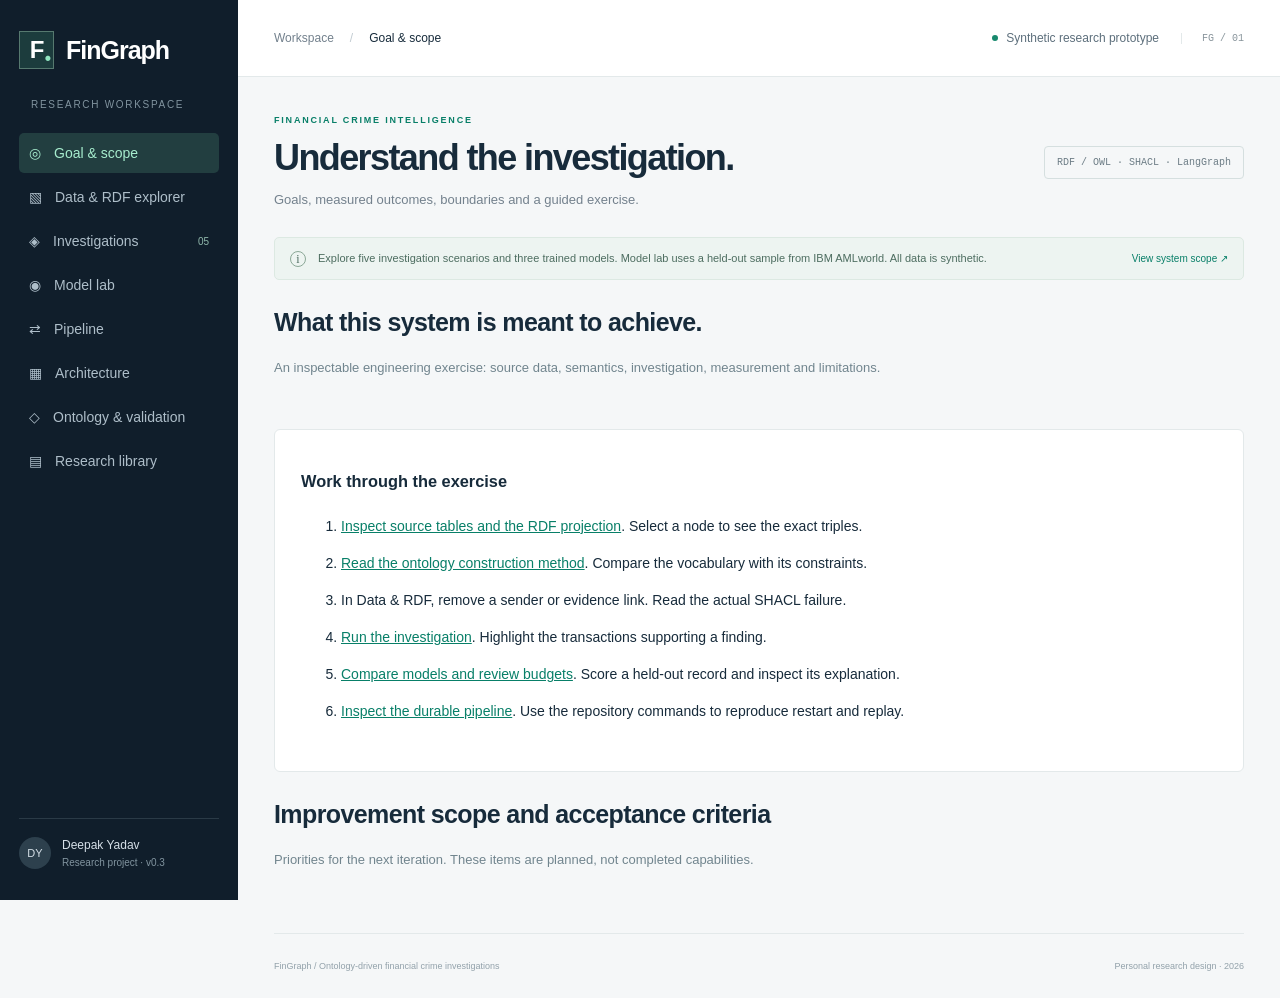
==== index.html @ 3d3c5a5b "Preserve evaluation curves and improve RDF inspection Export the precision-recall and ROC transition" ====
<!doctype html>
<html lang="en">
  <head>
    <meta charset="UTF-8" />
    <meta name="viewport" content="width=device-width,initial-scale=1" />
    <meta
      name="description"
      content="FinGraph financial crime investigation research workbench. Explore evidence-backed graph signals and an ontology-driven architecture using synthetic examples."
    />
    <title>FinGraph | Investigation Workbench</title>
    <link rel="stylesheet" href="/style.css" />
    <script src="/app.js" defer></script>
    <script src="/lab.js" defer></script>
  </head>
  <body>
    <aside class="sidebar">
      <a class="brand" href="/" aria-label="FinGraph home"
        ><span class="brandmark">F<span>•</span></span> FinGraph</a
      >
      <div class="workspace">RESEARCH WORKSPACE</div>
      <nav aria-label="Main navigation">
        <button class="nav" data-view="overview">
          ◎ <span>Goal & scope</span>
        </button>
        <button class="nav" data-view="data">
          ▧ <span>Data & RDF explorer</span>
        </button>
        <button class="nav active" data-view="investigation">
          ◈ <span>Investigations</span><small>05</small></button
        ><button class="nav" data-view="models">◉ <span>Model lab</span></button
        ><button class="nav" data-view="pipeline">
          ⇄ <span>Pipeline</span></button
        ><button class="nav" data-view="architecture">
          ▦ <span>Architecture</span></button
        ><button class="nav" data-view="ontology">
          ◇ <span>Ontology & validation</span></button
        ><button class="nav" data-view="research">
          ▤ <span>Research library</span>
        </button>
      </nav>
      <div class="sidebar-bottom">
        <div class="avatar">DY</div>
        <div>Deepak Yadav<small>Research project · v0.3</small></div>
      </div>
    </aside>
    <div class="shell">
      <header>
        <div>
          <span class="breadcrumb">Workspace</span><span class="slash">/</span
          ><span id="breadcrumb">Investigations</span>
        </div>
        <div class="header-right">
          <span class="dot"></span>Synthetic research prototype<span
            class="version"
            >FG / 01</span
          >
        </div>
      </header>
      <main>
        <div class="page-heading">
          <div>
            <div class="eyebrow">FINANCIAL CRIME INTELLIGENCE</div>
            <h1 id="page-title">Follow the evidence.</h1>
            <p id="page-subtitle">
              Connected transactions. Source-backed context. Analyst-led
              decisions.
            </p>
          </div>
          <div class="outline-tag">RDF / OWL · SHACL · LangGraph</div>
        </div>
        <div class="notice">
          <span>i</span>
          <p>
            Explore five investigation scenarios and three trained models. Model
            lab uses a held-out sample from IBM AMLworld. All data is synthetic.
          </p>
          <a href="#" id="scope-link">View system scope ↗</a>
        </div>
        <section id="overview" class="view hidden">
          <div class="section-intro">
            <h2>What this system is meant to achieve.</h2>
            <p>
              An inspectable engineering exercise: source data, semantics,
              investigation, measurement and limitations.
            </p>
          </div>
          <div class="guide-grid" data-guide="overview"></div>
          <div class="panel padded walkthrough">
            <h3>Work through the exercise</h3>
            <ol>
              <li>
                <button class="text-link" data-jump="data">
                  Inspect source tables and the RDF projection</button
                >. Select a node to see the exact triples.
              </li>
              <li>
                <button class="text-link" data-jump="ontology">
                  Read the ontology construction method</button
                >. Compare the vocabulary with its constraints.
              </li>
              <li>
                In Data & RDF, remove a sender or evidence link. Read the actual
                SHACL failure.
              </li>
              <li>
                <button class="text-link" data-jump="investigation">
                  Run the investigation</button
                >. Highlight the transactions supporting a finding.
              </li>
              <li>
                <button class="text-link" data-jump="models">
                  Compare models and review budgets</button
                >. Score a held-out record and inspect its explanation.
              </li>
              <li>
                <button class="text-link" data-jump="pipeline">
                  Inspect the durable pipeline</button
                >. Use the repository commands to reproduce restart and replay.
              </li>
            </ol>
          </div>
          <div class="section-intro">
            <h2>Improvement scope and acceptance criteria</h2>
            <p>
              Priorities for the next iteration. These items are planned, not
              completed capabilities.
            </p>
          </div>
          <div class="guide-grid" data-guide="improvements"></div>
        </section>
        <section id="data" class="view hidden">
          <div class="section-intro">
            <h2>From source rows to typed relationships.</h2>
            <p>
              These five authored scenarios teach the semantic workflow. The
              separate IBM benchmark trains and evaluates the models.
            </p>
          </div>
          <div class="control-grid panel padded">
            <label
              >Scenario<select
                id="data-case"
                aria-label="Data scenario"
              ></select></label
            ><label
              >Validation exercise<select id="graph-variant">
                <option value="valid">Original valid graph</option>
                <option value="negative_amount">Set first amount to −1</option>
                <option value="missing_sender">Remove first sender</option>
                <option value="missing_evidence">
                  Remove one ownership evidence link
                </option>
              </select></label
            ><label
              >SPARQL template<select id="graph-query">
                <option value="transactions">Transaction provenance</option>
                <option value="ownership">
                  Source-backed direct ownership
                </option>
                <option value="shared_owners">Shared asserted owners</option>
              </select></label
            ><button class="primary" id="load-graph">
              Build and validate graph
            </button>
          </div>
          <div id="data-status" role="status" aria-live="polite"></div>
          <div id="data-stats" class="stats"></div>
          <div class="panel padded">
            <h3>Raw source records</h3>
            <p id="data-origin"></p>
            <div class="table-scroll" id="source-transactions"></div>
            <details>
              <summary>Account and registry fields</summary>
              <div class="table-scroll" id="source-accounts"></div>
            </details>
            <details>
              <summary>Canonical source JSON</summary>
              <pre id="source-json"></pre>
            </details>
          </div>
          <div class="model-workbench">
            <section class="panel padded">
              <h3>RDF neighbourhood explorer</h3>
              <p>
                Arrows are named RDF relationships. Select a resource to move to
                its immediate neighbourhood. Literal values appear in the
                inspector.
              </p>
              <label for="rdf-focus">Focus resource</label
              ><select id="rdf-focus"></select>
              <div id="rdf-network"></div>
              <p class="muted">
                The diagram shows one-hop resource links, not the complete
                graph. Transaction values are properties of transaction nodes.
              </p>
            </section>
            <section class="panel padded">
              <h3>Resource inspector</h3>
              <div id="rdf-inspector"></div>
            </section>
          </div>
          <div class="panel padded space-top">
            <h3>Live SHACL result</h3>
            <div id="validation-result"></div>
          </div>
          <div class="panel padded space-top">
            <h3>Execute a bounded SPARQL query</h3>
            <p>
              Choose a template above and rebuild. Invalid graphs remain
              inspectable for this exercise; they cannot proceed into the
              investigation pipeline.
            </p>
            <pre id="sparql-source"></pre>
            <div class="table-scroll" id="sparql-rows"></div>
          </div>
          <div class="panel padded space-top">
            <h3>Serialized graph</h3>
            <label for="triple-filter">Filter asserted instance triples</label
            ><input
              id="triple-filter"
              placeholder="Try A001, supportedBy, amount…"
            />
            <div id="triple-count" class="muted"></div>
            <div class="table-scroll triple-scroll" id="rdf-triples"></div>
            <details>
              <summary>Complete Turtle, including ontology vocabulary</summary>
              <pre id="rdf-turtle"></pre>
            </details>
          </div>
        </section>
        <section id="investigation" class="view">
          <div class="stats">
            <article>
              <span>Investigation scenarios</span
              ><strong>05 <small>synthetic fixtures</small></strong>
            </article>
            <article>
              <span>Specialist workflow</span
              ><strong>05 <small>bounded steps</small></strong>
            </article>
            <article>
              <span>Decision authority</span
              ><strong class="text-value">Human review <i>Required</i></strong>
            </article>
          </div>
          <div class="workbench">
            <section class="panel case-list">
              <div class="panel-heading">
                <h2>Case queue</h2>
                <span class="muted">DEMO</span>
              </div>
              <label class="search"
                ><span>⌕</span
                ><input
                  id="search"
                  placeholder="Search cases…"
                  aria-label="Search cases"
              /></label>
              <div id="cases"><p class="muted padded">Loading cases…</p></div>
              <div class="queue-footer">
                No customer records. No external actions.
              </div>
            </section>
            <section class="panel canvas-panel">
              <div class="panel-heading">
                <div>
                  <div class="eyebrow" id="case-id">SELECT A CASE</div>
                  <h2 id="case-title">Transaction network</h2>
                </div>
                <button class="primary" id="run" disabled>
                  Run investigation <span>↗</span>
                </button>
              </div>
              <div class="graph-toolbar">
                <span><i class="legend account"></i>Account</span
                ><span><i class="legend owner"></i>Owner assertion</span
                ><span class="right" id="graph-caption"
                  >Transaction flow · USD</span
                >
              </div>
              <div
                id="network"
                aria-label="Interactive transaction network"
              ></div>
              <div class="graph-note" id="node-detail">
                Select an account to inspect its synthetic identity.
              </div>
              <div class="graph-footer">
                <span id="case-summary"></span
                ><span class="muted">Directed transfers</span>
              </div>
            </section>
          </div>
          <div id="rule-explainer" class="panel padded space-top hidden"></div>
          <div id="status" role="status" aria-live="polite"></div>
          <section class="panel results">
            <div class="panel-heading">
              <div>
                <div class="eyebrow">INVESTIGATION OUTPUT</div>
                <h2>Evidence before conclusions.</h2>
              </div>
              <span class="status-pill" id="result-state"
                >Ready to investigate</span
              >
            </div>
            <div id="result">
              <div class="empty-state">
                <div class="empty-icon">⌘</div>
                <h3>Your investigation starts here</h3>
                <p>
                  Choose a case and run the workflow to inspect signals,
                  ownership context,<br />evidence references, and a reviewable
                  case draft.
                </p>
              </div>
            </div>
          </section>
        </section>
        <section id="models" class="view hidden">
          <div class="section-intro">
            <h2>Measure before choosing a model.</h2>
            <p>
              One temporal holdout. Three approaches. Inspect the measured
              results, then run inference on a held-out transaction.
            </p>
          </div>
          <div id="model-summary" class="stats"></div>
          <div class="panel padded decision-banner">
            <h3>Active benchmark leader: gradient boosting</h3>
            <p>
              Selected by validation average precision. All three trained models
              are available for live inference below. Investigation scenarios
              use explicit rules; ML scores do not determine their case
              outcomes.
            </p>
          </div>
          <div class="panel padded">
            <h3>Held-out benchmark</h3>
            <p class="muted">
              Average precision reflects ranking across thresholds.
              Review-budget metrics evaluate the highest-scoring 1% of
              transactions.
            </p>
            <div class="table-scroll">
              <table class="evidence-table" id="metric-table"></table>
            </div>
            <p id="model-conclusion"></p>
          </div>
          <div class="panel padded space-top">
            <h3>Choose a review budget</h3>
            <p>
              Rank all 43,126 held-out rows. Compare how many labelled positives
              each approach finds within the same review capacity.
            </p>
            <label for="review-budget"
              >Percentage of transactions reviewed</label
            ><input
              id="review-budget"
              type="range"
              min="0"
              max="5"
              value="2"
              step="1"
            /><output id="budget-label"></output>
            <div id="budget-chart"></div>
            <div class="table-scroll" id="budget-table"></div>
          </div>
          <div class="model-workbench">
            <section class="panel padded">
              <h3>Precision–recall curves</h3>
              <div id="pr-chart"></div>
              <p class="muted">
                Every recall change is retained; step area equals average
                precision. All predictions contribute. The random-ranking
                baseline is positive prevalence.
              </p>
            </section>
            <section class="panel padded">
              <h3>ROC curves</h3>
              <div id="roc-chart"></div>
              <p class="muted">
                ROC AUC can look strong with a very large negative class. Read
                it alongside precision and review volume.
              </p>
            </section>
          </div>
          <div class="panel padded space-top">
            <h3>Errors at the validation-selected threshold</h3>
            <label for="diagnostic-model">Model to inspect</label
            ><select id="diagnostic-model">
              <option value="histogram_gradient_boosting">
                Gradient boosting
              </option>
              <option value="logistic_regression">Logistic regression</option>
              <option value="directed_graphsage">Directed GraphSAGE</option>
            </select>
            <div id="confusion-matrix"></div>
            <div id="calibration-table" class="table-scroll"></div>
            <p class="muted">
              Reliability bins compare average score with observed positive
              frequency. No calibration was fitted; the score is not a validated
              probability.
            </p>
          </div>
          <div class="model-workbench">
            <section class="panel padded">
              <h3>Run model inference</h3>
              <label for="model-example">Held-out transaction</label
              ><select id="model-example"></select>
              <div id="model-input" class="model-input"></div>
              <button class="primary" id="score-model">
                Score transaction
              </button>
              <div id="model-output" role="status" aria-live="polite"></div>
            </section>
            <section class="panel padded">
              <h3>How to read these scores</h3>
              <p>
                The GNN uses graph embeddings computed from history before the
                test period. Each request runs the exported prediction heads on
                the server.
              </p>
              <p>
                Scores are uncalibrated. The cards include selected high-score,
                positive-label, and evenly spaced examples. Dataset-wide metrics
                use all held-out rows.
              </p>
              <h4>Experiment limits</h4>
              <ul id="model-limitations"></ul>
              <a
                href="/docs/FinGraph_Research_and_Architecture.html"
                target="_blank"
                rel="noopener"
                >Read the evaluation protocol ↗</a
              >
            </section>
          </div>
          <section class="panel padded space-top">
            <h3>Explain the selected prediction</h3>
            <div id="prediction-explanation">
              <p>
                Score a transaction above to inspect the exact logistic
                contribution terms and gradient-boosting sensitivity.
              </p>
            </div>
          </section>
          <div class="section-intro">
            <h2>Training, features and model selection</h2>
          </div>
          <div class="guide-grid" data-guide="training"></div>
          <div class="model-workbench">
            <section class="panel padded">
              <h3>GraphSAGE learning trace</h3>
              <div id="training-chart"></div>
              <p class="muted">
                Validation AP by epoch. The selected checkpoint is the maximum
                validation AP, not the final epoch.
              </p>
              <details>
                <summary>Exact epoch loss and validation AP</summary>
                <div id="training-table" class="table-scroll"></div>
              </details>
            </section>
            <section class="panel padded">
              <h3>Validation feature-group reliance</h3>
              <div id="importance-chart"></div>
              <div id="importance-table" class="table-scroll"></div>
              <p class="muted">
                Gradient boosting, three deterministic permutations per group. A
                negative drop means the permutation improved AP. This is
                diagnostic reliance, not causality.
              </p>
            </section>
          </div>
          <div class="section-intro">
            <h2>Results, explanations and limits</h2>
          </div>
          <div class="guide-grid" data-guide="interpretation"></div>
        </section>
        <section id="pipeline" class="view hidden">
          <div class="section-intro">
            <h2>From event to a recorded review.</h2>
            <p>
              Connect an OIDC session to the private service API to ingest a
              case, reload its saved result, and commit a review.
            </p>
          </div>
          <div class="panel padded">
            <p>
              The public deployment provides synthetic analysis. The durable
              service uses your configured PostgreSQL database and OIDC issuer.
              Run the repository's Docker Compose stack to exercise ingestion
              and persistence.
            </p>
            <label for="service-token">OIDC bearer token</label
            ><input
              id="service-token"
              type="password"
              autocomplete="off"
              placeholder="Session-only token with ingest, analyst and reviewer roles"
            /><label for="service-tenant">Tenant ID from the token</label
            ><input id="service-tenant" value="demo" maxlength="96" />
            <div class="review-actions">
              <button class="primary" id="ingest-service">
                Ingest selected scenario</button
              ><button class="secondary" id="reload-service" disabled>
                Reload saved case
              </button>
            </div>
            <div id="service-status" role="status"></div>
            <label for="service-reason">Review rationale</label
            ><textarea
              id="service-reason"
              placeholder="Record the evidence you reviewed"
            ></textarea>
            <div class="review-actions">
              <button class="primary" id="review-service" disabled>
                Record review</button
              ><button class="secondary" id="evidence-service" disabled>
                Request evidence
              </button>
            </div>
            <pre id="service-output"></pre>
          </div>
        </section>
        <section id="architecture" class="view hidden">
          <div class="section-intro">
            <h2>Three planes. One evidence contract.</h2>
            <p>
              The public workbench runs synthetic investigations and model
              inference. The repository includes a separate Kafka worker, SQL
              case ledger, authenticated review API, and Neptune projection
              adapter.
            </p>
          </div>
          <p>
            <a
              href="/docs/FinGraph_Research_and_Architecture.html"
              target="_blank"
              rel="noopener"
              >Open the full research and architecture report ↗</a
            >
          </p>
          <div class="panel architecture-image">
            <img
              src="/architecture.svg"
              alt="Architecture showing ingestion and validation, graph storage, five specialist workflow and analyst review, with an offline model training plane"
            />
          </div>
          <div class="info-grid">
            <article class="panel">
              <h3>Implemented here</h3>
              <p>
                FastAPI, RDFLib, pySHACL, bounded SPARQL templates, five
                deterministic LangGraph nodes, evidence-linked drafts, trained
                model inference, and a durable service API.
              </p>
            </article>
            <article class="panel">
              <h3>Backend services</h3>
              <p>
                Kafka intake, transactional SQL storage, retryable RDF
                projection, and authenticated review. Docker Compose runs the
                local stack. Connecting the Neptune adapter requires an AWS
                environment.
              </p>
            </article>
            <article class="panel">
              <h3>Hosting boundary</h3>
              <p>
                Vercel serves this workbench and short Python requests.
                Long-lived Kafka consumers, Neptune private-network access,
                model training, and durable workers belong in a separate backend
                environment.
              </p>
            </article>
          </div>
        </section>
        <section id="ontology" class="view hidden">
          <div class="section-intro">
            <h2>Meaning is part of the data model.</h2>
            <p>
              OWL defines vocabulary and semantics. SHACL validates records.
              SPARQL retrieves explicit relationships. These solve different
              problems.
            </p>
          </div>
          <div class="guide-grid" data-guide="ontology"></div>
          <div class="panel padded space-top">
            <h3>The actual vocabulary used by the graph builder</h3>
            <div id="ontology-schema"></div>
            <details>
              <summary>OWL vocabulary in Turtle</summary>
              <pre id="ontology-turtle"></pre>
            </details>
            <details>
              <summary>SHACL shapes in Turtle</summary>
              <pre id="shapes-turtle"></pre>
            </details>
            <p>
              Primary standards:
              <a
                href="https://www.w3.org/TR/owl2-primer/"
                target="_blank"
                rel="noopener"
                >OWL 2</a
              >
              ·
              <a
                href="https://www.w3.org/TR/shacl/"
                target="_blank"
                rel="noopener"
                >SHACL</a
              >
              ·
              <a
                href="https://www.w3.org/TR/sparql11-query/"
                target="_blank"
                rel="noopener"
                >SPARQL 1.1</a
              >.
            </p>
          </div>
          <div class="info-grid">
            <article class="panel">
              <div class="eyebrow">SEMANTICS</div>
              <h3>Party → Person / LegalEntity</h3>
              <p>
                Account → heldBy → Party<br />Transaction → sender / receiver →
                Account<br />OwnershipAssertion → owner / ownedEntity /
                percentage / supportedBy
              </p>
            </article>
            <article class="panel">
              <div class="eyebrow">VALIDATION</div>
              <h3>Fail before investigation</h3>
              <p>
                Transactions require positive decimal amounts, one sender and
                receiver, a three-letter currency, a typed timestamp, and a
                source ID. Ownership assertions require supporting evidence.
              </p>
            </article>
            <article class="panel">
              <div class="eyebrow">EPISTEMIC BOUNDARY</div>
              <h3>Unknown stays unknown</h3>
              <p>
                Missing ownership creates a data gap. A name similarity creates
                a candidate. A graph pattern creates a lead. None establishes a
                crime, a legal UBO determination, or a confirmed sanctions
                match.
              </p>
            </article>
          </div>
          <div class="panel code-panel">
            <h3>Source-backed direct ownership query</h3>
            <pre>
PREFIX fg: &lt;https://fingraph.example/ontology/&gt;
SELECT ?account ?owner ?claim ?evidence WHERE {
  ?account a fg:Account ; fg:heldBy ?entity .
  ?claim a fg:OwnershipAssertion ;
         fg:ownedEntity ?entity ; fg:owner ?owner ;
         fg:supportedBy ?evidence .
}</pre
            >
            <p class="muted">
              Neptune is not a built-in OWL reasoner. This prototype uses RDFLib
              and pySHACL with RDFS closure, not full OWL DL reasoning. FIBO
              alignment is a design proposal.
            </p>
          </div>
        </section>
        <section id="research" class="view hidden">
          <div class="section-intro">
            <h2>Research that changes the design.</h2>
            <p>
              Selected foundational and AML papers, with their application and
              limits. Each entry records its design implication and limitation.
              Reading depth is identified per paper. FinGraph benchmark results
              appear in Model lab.
            </p>
          </div>
          <div class="research-tools">
            <input
              id="paper-search"
              placeholder="Filter papers by model, method, or dataset…"
              aria-label="Filter research papers"
            /><span id="paper-count"></span>
          </div>
          <div id="papers" class="paper-grid"></div>
        </section>
        <footer>
          <span>FinGraph / Ontology-driven financial crime investigations</span
          ><span>Personal research design · 2026</span>
        </footer>
      </main>
    </div>
  </body>
</html>
---- style.css ----
:root {
  --navy: #101e2b;
  --ink: #172b3b;
  --muted: #73818d;
  --green: #087f68;
  --mint: #d8f4e8;
  --line: #e3e9ea;
  --bg: #f5f7f8;
  --white: #fff;
}
* {
  box-sizing: border-box;
}
body {
  margin: 0;
  font-family:
    Inter,
    -apple-system,
    BlinkMacSystemFont,
    "Segoe UI",
    sans-serif;
  background: var(--bg);
  color: var(--ink);
  font-size: 14px;
}
button,
input,
textarea {
  font: inherit;
}
button,
a {
  touch-action: manipulation;
}
button {
  cursor: pointer;
}
button:disabled {
  opacity: 0.55;
  cursor: wait;
}
a {
  color: var(--green);
}
button:focus-visible,
a:focus-visible,
input:focus-visible,
textarea:focus-visible {
  outline: 3px solid #4dabac;
  outline-offset: 3px;
}
.sidebar {
  position: fixed;
  width: 238px;
  background: var(--navy);
  color: #d5dfe7;
  height: 100vh;
  display: flex;
  flex-direction: column;
  padding: 31px 19px;
  z-index: 5;
}
.brand {
  color: white;
  text-decoration: none;
  display: flex;
  align-items: center;
  gap: 12px;
  font-size: 25px;
  font-weight: 650;
  letter-spacing: -1px;
}
.brandmark {
  border: 1px solid #56796f;
  background: #1c3c3d;
  width: 35px;
  height: 38px;
  display: grid;
  place-content: center;
  font-size: 24px;
  position: relative;
}
.brandmark span {
  color: #91e5c0;
  position: absolute;
  right: 3px;
  bottom: -1px;
  font-size: 18px;
}
.workspace {
  font-size: 10px;
  letter-spacing: 1.7px;
  color: #81949f;
  margin: 51px 12px 19px;
}
.nav {
  width: 100%;
  border: 0;
  background: none;
  color: #aebec9;
  display: flex;
  align-items: center;
  gap: 13px;
  padding: 15px 12px;
  margin: 4px 0;
  border-radius: 5px;
  text-align: left;
}
.nav.active {
  background: #223e40;
  color: #a7edce;
}
.nav span {
  flex: 1;
}
.nav small {
  font-size: 10px;
  color: #91b9ac;
}
.sidebar-bottom {
  border-top: 1px solid #2a3a46;
  margin-top: auto;
  padding-top: 23px;
  display: flex;
  gap: 11px;
  align-items: center;
  font-size: 12px;
}
.sidebar-bottom small {
  display: block;
  color: #81949f;
  font-size: 10px;
  margin-top: 5px;
}
.avatar {
  width: 32px;
  height: 32px;
  background: #2d404d;
  display: grid;
  place-content: center;
  border-radius: 50%;
  font-size: 11px;
}
.shell {
  margin-left: 238px;
}
header {
  height: 77px;
  border-bottom: 1px solid var(--line);
  background: white;
  display: flex;
  align-items: center;
  justify-content: space-between;
  padding: 0 36px;
  font-size: 12px;
}
.breadcrumb {
  color: var(--muted);
}
.slash {
  margin: 0 16px;
  color: #c1cbd1;
}
.header-right {
  display: flex;
  gap: 8px;
  align-items: center;
  color: #5d6f7c;
}
.dot {
  width: 6px;
  height: 6px;
  background: #17896d;
  border-radius: 50%;
}
.version {
  font: 10px monospace;
  border-left: 1px solid var(--line);
  padding-left: 20px;
  margin-left: 14px;
  color: #89959c;
}
main {
  padding: 38px 36px 0;
  max-width: 1600px;
  margin: auto;
}
.page-heading {
  display: flex;
  justify-content: space-between;
  gap: 20px;
  align-items: center;
  margin-bottom: 27px;
}
.eyebrow {
  font-size: 9px;
  font-weight: 700;
  letter-spacing: 1.8px;
  color: var(--green);
}
h1 {
  font-size: 36px;
  letter-spacing: -1.6px;
  font-weight: 600;
  margin: 12px 0 10px;
}
p {
  line-height: 1.65;
}
.page-heading p {
  color: var(--muted);
  margin: 0;
  font-size: 13px;
}
.outline-tag {
  padding: 10px 12px;
  border: 1px solid #d5dfdf;
  border-radius: 4px;
  color: #6d7d86;
  font: 10px monospace;
}
.notice {
  display: flex;
  align-items: center;
  gap: 12px;
  background: #edf4f1;
  border: 1px solid #dce9e2;
  border-radius: 5px;
  padding: 11px 15px;
  margin-bottom: 25px;
  color: #4d6d60;
}
.notice > span {
  border: 1px solid #8ba897;
  border-radius: 50%;
  width: 16px;
  height: 16px;
  flex-shrink: 0;
  text-align: center;
  font: 12px Georgia;
}
.notice p {
  font-size: 11px;
  margin: 0;
  flex: 1;
}
.notice a {
  font-size: 10px;
  white-space: nowrap;
  text-decoration: none;
}
.stats {
  display: grid;
  grid-template-columns: 1fr 1fr 1.2fr;
  gap: 16px;
  margin-bottom: 25px;
}
.stats article {
  border: 1px solid var(--line);
  border-radius: 6px;
  background: white;
  padding: 20px 23px;
}
.stats article > span {
  font-size: 11px;
  color: var(--muted);
}
.stats strong {
  display: block;
  font-size: 28px;
  font-weight: 500;
  margin-top: 12px;
  letter-spacing: -1px;
}
.stats small {
  font-size: 10px;
  letter-spacing: 0;
  color: #87939b;
  font-weight: 400;
  margin-left: 6px;
}
.stats .text-value {
  font-size: 19px;
  letter-spacing: -0.3px;
  margin-top: 19px;
}
.text-value i {
  font-style: normal;
  font-size: 9px;
  letter-spacing: 0;
  background: #e7f5ed;
  color: #338161;
  padding: 5px 8px;
  margin-left: 12px;
  border-radius: 4px;
}
.panel {
  border: 1px solid var(--line);
  background: white;
  border-radius: 6px;
  overflow: hidden;
}
.workbench {
  display: grid;
  grid-template-columns: 268px minmax(0, 1fr);
  gap: 20px;
}
.panel-heading {
  display: flex;
  align-items: center;
  justify-content: space-between;
  padding: 22px;
  border-bottom: 1px solid var(--line);
  gap: 15px;
}
.panel-heading h2 {
  font-size: 14px;
  font-weight: 600;
  margin: 0;
}
.panel-heading .eyebrow {
  margin-bottom: 8px;
}
.muted {
  color: var(--muted);
  font-size: 10px;
}
.search {
  display: flex;
  align-items: center;
  gap: 9px;
  margin: 16px 15px;
  padding: 9px 10px;
  border: 1px solid var(--line);
  border-radius: 4px;
  color: #95a4ac;
}
.search input {
  width: 100%;
  border: 0;
  outline: 0;
  font-size: 11px;
  min-width: 0;
}
.case-button {
  display: block;
  background: white;
  width: 100%;
  border: 0;
  border-left: 3px solid transparent;
  text-align: left;
  padding: 17px 18px;
  border-bottom: 1px solid #f0f2f3;
}
.case-button.selected {
  background: #eff7f4;
  border-left-color: #168972;
}
.case-button .case-meta {
  display: flex;
  justify-content: space-between;
  font: 9px monospace;
  color: #87969f;
}
.case-button h3 {
  font-size: 12px;
  font-weight: 550;
  margin: 9px 0 6px;
}
.case-button p {
  font-size: 10px;
  color: #82919c;
  margin: 0;
}
.case-type {
  color: #538d77;
}
.queue-footer {
  padding: 17px 18px;
  color: #8d9aa2;
  font-size: 9px;
}
.primary {
  background: var(--green);
  border: 1px solid var(--green);
  border-radius: 4px;
  color: white;
  padding: 10px 12px;
  font-size: 11px;
}
.primary span {
  margin-left: 12px;
}
.graph-toolbar {
  display: flex;
  align-items: center;
  gap: 17px;
  font-size: 9px;
  color: #8a98a2;
  padding: 16px 23px;
}
.graph-toolbar > span {
  display: flex;
  align-items: center;
  gap: 6px;
}
.graph-toolbar .right {
  margin-left: auto;
  font: 9px monospace;
}
.legend {
  display: inline-block;
  width: 7px;
  height: 7px;
  border-radius: 50%;
}
.account {
  background: #6888a3;
}
.owner {
  background: #c0d9ca;
}
#network {
  height: 285px;
  background-color: #fff;
  background-image: radial-gradient(#dbe3e7 0.7px, transparent 0.7px);
  background-size: 17px 17px;
}
#network svg {
  width: 100%;
  height: 100%;
}
.graph-node {
  cursor: pointer;
}
.graph-node:focus {
  outline: none;
}
.graph-node:focus circle {
  stroke: #04886d;
  stroke-width: 4;
}
.graph-note {
  margin: 0 22px 10px;
  background: #f7f9fa;
  border: 1px solid #edf1f3;
  padding: 9px 12px;
  font-size: 10px;
  color: #70818d;
  border-radius: 4px;
}
.graph-footer {
  padding: 15px 22px;
  display: flex;
  justify-content: space-between;
  gap: 15px;
  border-top: 1px solid var(--line);
  font-size: 10px;
  color: #758793;
}
.graph-footer > span:first-child {
  max-width: 80%;
  line-height: 1.6;
}
#status {
  font-size: 12px;
  margin: 14px 0;
  color: var(--green);
}
.results {
  margin-top: 23px;
}
.status-pill {
  font-size: 10px;
  background: #f0f4f6;
  padding: 7px 10px;
  border-radius: 20px;
  color: #6d828e;
}
.empty-state {
  padding: 35px 20px 40px;
  text-align: center;
}
.empty-icon {
  font-size: 27px;
  color: #adc2bc;
}
.empty-state h3 {
  font-size: 14px;
  font-weight: 550;
}
.empty-state p {
  font-size: 11px;
  color: #8b989f;
}
.result-grid {
  display: grid;
  grid-template-columns: 240px 1fr;
}
.trace {
  padding: 22px;
  border-right: 1px solid var(--line);
  background: #fbfcfc;
}
.trace-item {
  padding: 0 0 20px 23px;
  border-left: 1px solid #dce8e0;
  position: relative;
}
.trace-item:before {
  content: "✓";
  position: absolute;
  left: -8px;
  top: 0;
  background: #e1f3e9;
  color: #4e9b78;
  border-radius: 50%;
  width: 15px;
  height: 15px;
  text-align: center;
  font-size: 10px;
}
.trace-item h4 {
  font-size: 11px;
  margin: 0 0 6px;
  font-weight: 600;
}
.trace-item p {
  font-size: 10px;
  color: #8b979e;
  margin: 0;
}
.draft {
  padding: 24px;
}
.draft-top {
  display: flex;
  gap: 15px;
  align-items: center;
  margin-bottom: 22px;
}
.score {
  background: #fff5e4;
  color: #98723b;
  padding: 12px;
  font-size: 22px;
  border-radius: 5px;
}
.draft h3 {
  font-size: 14px;
  margin: 0 0 5px;
}
.draft h4 {
  font-size: 11px;
  margin: 24px 0 10px;
  color: #476277;
}
.finding {
  font-size: 12px;
  line-height: 1.7;
  margin: 12px 0;
}
.citation {
  font: 9px monospace;
  border: 1px solid #cfe3dd;
  background: #f1f8f5;
  color: #42816e;
  padding: 2px 5px;
  margin-left: 4px;
  display: inline-block;
  border-radius: 3px;
}
.gap {
  font-size: 11px;
  line-height: 1.7;
  color: #826c48;
  border-left: 2px solid #e4cf9f;
  padding-left: 11px;
  margin: 8px 0;
}
.evidence-table {
  width: 100%;
  border-collapse: collapse;
  font-size: 10px;
}
.evidence-table th {
  text-align: left;
  color: #8a9aa3;
  font-weight: 500;
  padding: 9px;
  border-bottom: 1px solid var(--line);
}
.evidence-table td {
  padding: 10px 9px;
  border-bottom: 1px solid #edf1f2;
  vertical-align: top;
  line-height: 1.5;
}
.evidence-table td:first-child {
  font-family: monospace;
  color: var(--green);
  white-space: nowrap;
}
.review {
  padding: 17px;
  background: #f6f9f8;
  border: 1px solid #e1eae5;
  border-radius: 5px;
  margin-top: 23px;
}
.review h4 {
  margin: 0 0 9px;
}
.review p {
  font-size: 10px;
  color: #74877e;
}
.review textarea,
.review input {
  padding: 9px;
  border: 1px solid #dbe4e0;
  border-radius: 4px;
  width: 100%;
  font-size: 11px;
  margin: 5px 0;
  background: white;
}
.review textarea {
  resize: vertical;
  min-height: 65px;
}
.review-actions {
  display: flex;
  gap: 8px;
  margin-top: 10px;
  flex-wrap: wrap;
}
.secondary {
  background: white;
  border: 1px solid #cfded7;
  color: #537667;
  padding: 9px 12px;
  border-radius: 4px;
  font-size: 11px;
}
.provenance {
  font: 9px monospace;
  color: #84949b;
  overflow-wrap: anywhere;
  margin-top: 18px;
  line-height: 1.7;
}
footer {
  display: flex;
  justify-content: space-between;
  color: #92a1aa;
  font-size: 9px;
  padding: 27px 0;
  border-top: 1px solid var(--line);
  margin-top: 34px;
}
.hidden {
  display: none !important;
}
.section-intro {
  max-width: 760px;
  margin: 28px 0;
}
.section-intro h2 {
  font-size: 25px;
  font-weight: 550;
  letter-spacing: -0.6px;
}
.section-intro p {
  color: #71858e;
  font-size: 13px;
}
.architecture-image {
  padding: 25px;
}
.architecture-image img {
  width: 100%;
  display: block;
}
.info-grid {
  display: grid;
  grid-template-columns: repeat(3, 1fr);
  gap: 18px;
  margin: 23px 0;
}
.info-grid article {
  padding: 23px;
}
.info-grid h3 {
  font-size: 14px;
}
.info-grid p {
  font-size: 12px;
  color: #7d8e96;
}
.code-panel {
  padding: 25px;
}
.code-panel h3 {
  font-size: 14px;
}
.code-panel pre {
  overflow: auto;
  font-size: 12px;
  line-height: 1.9;
  color: #467967;
  background: #f5f9f7;
  padding: 20px;
}
.research-tools {
  display: flex;
  align-items: center;
  justify-content: space-between;
  margin-bottom: 22px;
  gap: 15px;
}
.research-tools input {
  padding: 13px;
  border: 1px solid #d9e3e1;
  border-radius: 5px;
  max-width: 460px;
  width: 100%;
  font-size: 12px;
}
.research-tools span {
  font-size: 11px;
  color: #84968f;
}
.paper-grid {
  display: grid;
  grid-template-columns: repeat(2, 1fr);
  gap: 17px;
}
.paper {
  padding: 23px;
}
.paper h3 {
  font-size: 15px;
  line-height: 1.5;
  font-weight: 550;
  margin: 13px 0;
}
.paper p {
  font-size: 12px;
  color: #798c96;
}
.paper .takeaway {
  font-size: 11px;
  color: #497563;
}
.paper a {
  font-size: 11px;
  text-decoration: none;
}
.padded {
  padding: 20px;
}
.error {
  color: #a2473e !important;
}
@media (min-width: 1600px) {
  #network {
    height: 350px;
  }
}
@media (max-width: 1150px) {
  .sidebar {
    width: 200px;
  }
  .shell {
    margin-left: 200px;
  }
  main {
    padding: 28px 22px 0;
  }
  header {
    padding: 0 22px;
  }
  .workbench {
    grid-template-columns: 225px 1fr;
  }
  .outline-tag {
    display: none;
  }
  .stats .text-value {
    font-size: 16px;
  }
  .text-value i {
    display: inline-block;
    margin: 5px 0 0;
  }
  .result-grid {
    grid-template-columns: 190px 1fr;
  }
}
@media (max-width: 850px) {
  .sidebar {
    width: 72px;
    padding: 24px 12px;
  }
  .brand {
    font-size: 0;
    gap: 0;
  }
  .brandmark {
    font-size: 24px;
  }
  .workspace,
  .nav span,
  .nav small,
  .sidebar-bottom {
    display: none;
  }
  .nav {
    font-size: 21px;
    justify-content: center;
    padding: 15px 0;
  }
  .sidebar nav {
    margin-top: 35px;
  }
  .shell {
    margin-left: 72px;
  }
  .header-right {
    font-size: 10px;
  }
  .version {
    display: none;
  }
  .workbench {
    grid-template-columns: 1fr;
  }
  .case-list #cases {
    display: flex;
    overflow: auto;
  }
  .case-button {
    min-width: 190px;
    border-left: 0;
    border-bottom: 3px solid transparent;
  }
  .case-button.selected {
    border-bottom-color: #168972;
  }
  .case-list .search {
    max-width: 300px;
  }
  .queue-footer {
    display: none;
  }
  .info-grid {
    grid-template-columns: 1fr;
  }
  .notice a {
    display: none;
  }
  .stats {
    gap: 9px;
  }
  .stats article {
    padding: 15px;
  }
  .stats strong {
    font-size: 24px;
  }
  .stats small {
    display: block;
    margin: 5px 0;
  }
  .stats .text-value {
    margin-top: 12px;
  }
  .result-grid {
    grid-template-columns: 1fr;
  }
  .trace {
    display: grid;
    grid-template-columns: repeat(3, 1fr);
    gap: 15px;
    border-right: 0;
    border-bottom: 1px solid var(--line);
  }
  .trace-item {
    border: 0;
    padding-bottom: 0;
  }
  .paper-grid {
    grid-template-columns: 1fr;
  }
}
@media (max-width: 520px) {
  main {
    padding: 25px 15px 0;
  }
  header {
    padding: 0 15px;
    height: 60px;
  }
  .header-right {
    display: none;
  }
  h1 {
    font-size: 29px;
  }
  .stats {
    grid-template-columns: 1fr 1fr;
  }
  .stats article:last-child {
    grid-column: 1/-1;
  }
  .stats .text-value {
    margin-top: 8px;
  }
  .text-value i {
    margin-left: 10px;
  }
  .panel-heading {
    padding: 16px;
  }
  .primary {
    font-size: 10px;
    padding: 9px;
  }
  .graph-toolbar {
    gap: 8px;
    padding: 13px;
  }
  .graph-toolbar .right {
    display: none;
  }
  .draft {
    padding: 17px;
  }
  .trace {
    grid-template-columns: 1fr 1fr;
  }
  .graph-footer .muted {
    display: none;
  }
  .graph-footer > span:first-child {
    max-width: 100%;
  }
  .notice p {
    font-size: 10px;
  }
  footer {
    gap: 15px;
    line-height: 1.7;
  }
  .evidence-table td {
    padding: 8px 3px;
  }
  .eyebrow {
    font-size: 8px;
  }
}

.model-workbench {
  display: grid;
  grid-template-columns: 1fr 1fr;
  gap: 24px;
  margin-top: 24px;
}
.model-score {
  display: flex;
  justify-content: space-between;
  padding: 16px 0;
  border-bottom: 1px solid #e3eae7;
}
.model-score strong {
  font-size: 22px;
  color: #22664d;
}
.model-input {
  margin: 20px 0;
  font-size: 13px;
}
.model-input dl {
  display: grid;
  grid-template-columns: 145px 1fr;
  gap: 10px;
}
.model-input dd {
  margin: 0;
  overflow-wrap: anywhere;
}
select {
  display: block;
  width: 100%;
  padding: 12px;
  border: 1px solid #d6dfda;
  border-radius: 6px;
  background: white;
  margin: 12px 0;
  font: inherit;
  color: inherit;
}
#models .panel {
  padding: 26px;
}
#models .evidence-table {
  margin: 20px 0;
}
#models li {
  margin: 10px 0;
  color: #687e76;
}
.table-scroll {
  overflow: auto;
}
#pipeline .panel {
  max-width: 920px;
  padding: 30px;
}
#pipeline input,
#pipeline textarea {
  display: block;
  width: 100%;
  margin: 9px 0 20px;
  padding: 12px;
  border: 1px solid #cddbd3;
  border-radius: 5px;
  font: inherit;
}
#pipeline pre {
  white-space: pre-wrap;
  overflow-wrap: anywhere;
  max-height: 450px;
  overflow: auto;
}
#pipeline label {
  font-size: 13px;
  color: #4d665a;
}
#service-status {
  padding: 14px 0;
  color: #3f7155;
}
@media (max-width: 850px) {
  .model-workbench {
    grid-template-columns: 1fr;
  }
  .model-input dl {
    grid-template-columns: 1fr;
  }
  #models .panel,
  #pipeline .panel {
    padding: 18px;
  }
}
/* Research and inspection views */
.space-top {
  margin-top: 24px;
}
.padded {
  padding: 26px;
}
.guide-grid {
  display: grid;
  grid-template-columns: 1fr 1fr;
  gap: 20px;
  margin: 22px 0;
}
.guide-grid h3 {
  font-size: 17px;
  line-height: 1.4;
  margin-top: 0;
}
.guide-grid p {
  color: #526674;
  margin-bottom: 0;
}
.section-intro {
  margin-top: 28px;
}
.decision-banner {
  border-left: 4px solid #087f68;
}
.control-grid {
  display: grid;
  grid-template-columns: 1fr 1fr 1fr;
  gap: 18px;
  align-items: end;
}
.control-grid button {
  grid-column: 1/-1;
  justify-self: start;
}
.control-grid label {
  font-size: 12px;
  font-weight: 600;
}
pre {
  white-space: pre-wrap;
  overflow-wrap: anywhere;
  background: #f2f6f4;
  padding: 18px;
  font:
    12px/1.7 ui-monospace,
    monospace;
  max-height: 500px;
  overflow: auto;
}
details {
  margin-top: 20px;
}
summary {
  cursor: pointer;
  font-weight: 600;
  padding: 10px 0;
}
.mono {
  font:
    11px/1.6 ui-monospace,
    monospace;
  overflow-wrap: anywhere;
}
.table-scroll {
  overflow-x: auto;
}
.triple-scroll {
  max-height: 420px;
  overflow: auto;
}
.evidence-table th {
  white-space: nowrap;
}
.evidence-table td {
  overflow-wrap: anywhere;
}
.evidence-table {
  width: 100%;
  text-align: left;
}
.evidence-table th,
.evidence-table td {
  padding: 10px;
  border-bottom: 1px solid #e3e9ea;
  vertical-align: top;
}
#data-status {
  padding: 18px 0;
}
#data input:not([type="range"]) {
  display: block;
  width: 100%;
  padding: 12px;
  border: 1px solid #cddbd3;
  border-radius: 5px;
  margin: 12px 0;
}
.success {
  color: #087f68;
}
.text-link {
  border: 0;
  background: transparent;
  color: #087f68;
  font: inherit;
  text-decoration: underline;
  padding: 0;
}
.walkthrough li {
  padding: 6px 0;
  line-height: 1.8;
}
.metric-chart {
  width: 100%;
  height: auto;
  display: block;
  font:
    11px Inter,
    Arial,
    sans-serif;
  fill: #5d7280;
}
.chart-legend {
  display: flex;
  flex-wrap: wrap;
  gap: 14px;
  font-size: 11px;
}
.chart-legend i {
  display: inline-block;
  width: 9px;
  height: 9px;
  border-radius: 50%;
  margin-right: 6px;
}
.bar-row {
  display: grid;
  grid-template-columns: 170px 1fr 100px;
  gap: 12px;
  align-items: center;
  margin: 14px 0;
  font-size: 12px;
}
.bar-track {
  height: 12px;
  background: #eef2f3;
  border-radius: 4px;
  overflow: hidden;
}
.bar-track i {
  display: block;
  height: 100%;
  min-width: 1px;
  border-radius: 4px;
}
.bar-row strong {
  text-align: right;
}
.confusion-grid {
  display: grid;
  grid-template-columns: repeat(4, 1fr);
  gap: 14px;
}
.confusion-grid article {
  background: #f3f7f5;
  border: 1px solid #dce6e0;
  padding: 18px;
}
.confusion-grid span,
.confusion-grid small {
  display: block;
  color: #5c7267;
  font-size: 11px;
}
.confusion-grid strong {
  display: block;
  font-size: 30px;
  margin: 10px 0;
}
#review-budget {
  width: 100%;
  accent-color: #087f68;
  margin: 20px 0 10px;
}
#budget-label {
  display: block;
  font-weight: 600;
  margin-bottom: 20px;
}
#rdf-network svg {
  width: 100%;
  height: auto;
}
#rdf-network [role="button"] {
  cursor: pointer;
}
#rdf-network [role="button"]:focus circle {
  stroke-width: 4px;
}
.explanation-table {
  max-height: 360px;
  overflow: auto;
}
#rule-explainer button {
  margin-bottom: 10px;
}
.sidebar {
  overflow-y: auto;
}
.workspace {
  margin-top: 30px;
}
.nav {
  padding: 12px 10px;
}
.sidebar-bottom {
  padding-top: 18px;
}
.guide-grid p,
.padded > p {
  line-height: 1.8;
}
.rdf-table td {
  font-family: monospace;
}
@media (max-width: 1050px) {
  .control-grid {
    grid-template-columns: 1fr 1fr;
  }
  .guide-grid {
    grid-template-columns: 1fr;
  }
  .confusion-grid {
    grid-template-columns: 1fr 1fr;
  }
  .bar-row {
    grid-template-columns: 140px 1fr 85px;
  }
}
@media (max-width: 650px) {
  .control-grid {
    grid-template-columns: 1fr;
  }
  .padded {
    padding: 18px;
  }
  .bar-row {
    grid-template-columns: 110px 1fr 75px;
    font-size: 10px;
    gap: 7px;
  }
  .confusion-grid article {
    padding: 12px;
  }
  .confusion-grid strong {
    font-size: 24px;
  }
  .guide-grid {
    gap: 15px;
  }
  .metric-chart {
    min-width: 300px;
  }
  #rdf-inspector {
    overflow: auto;
  }
}
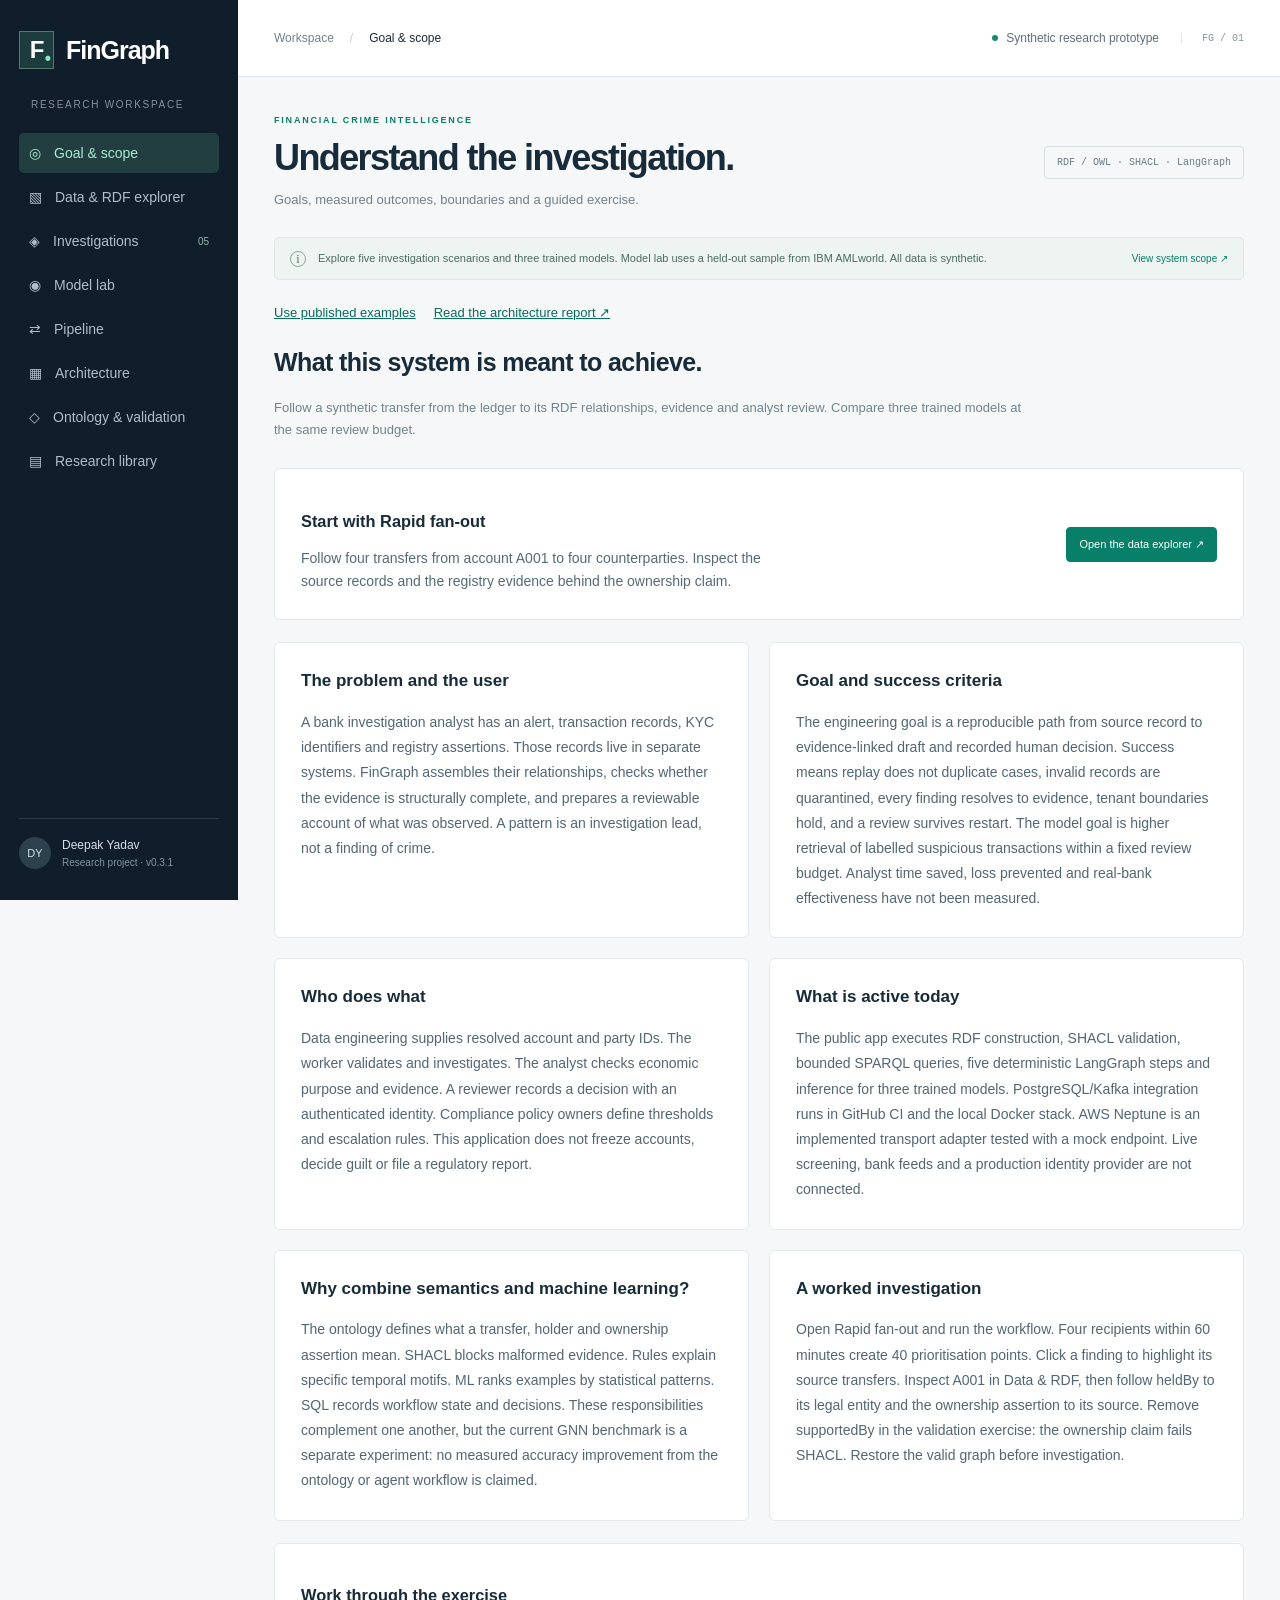
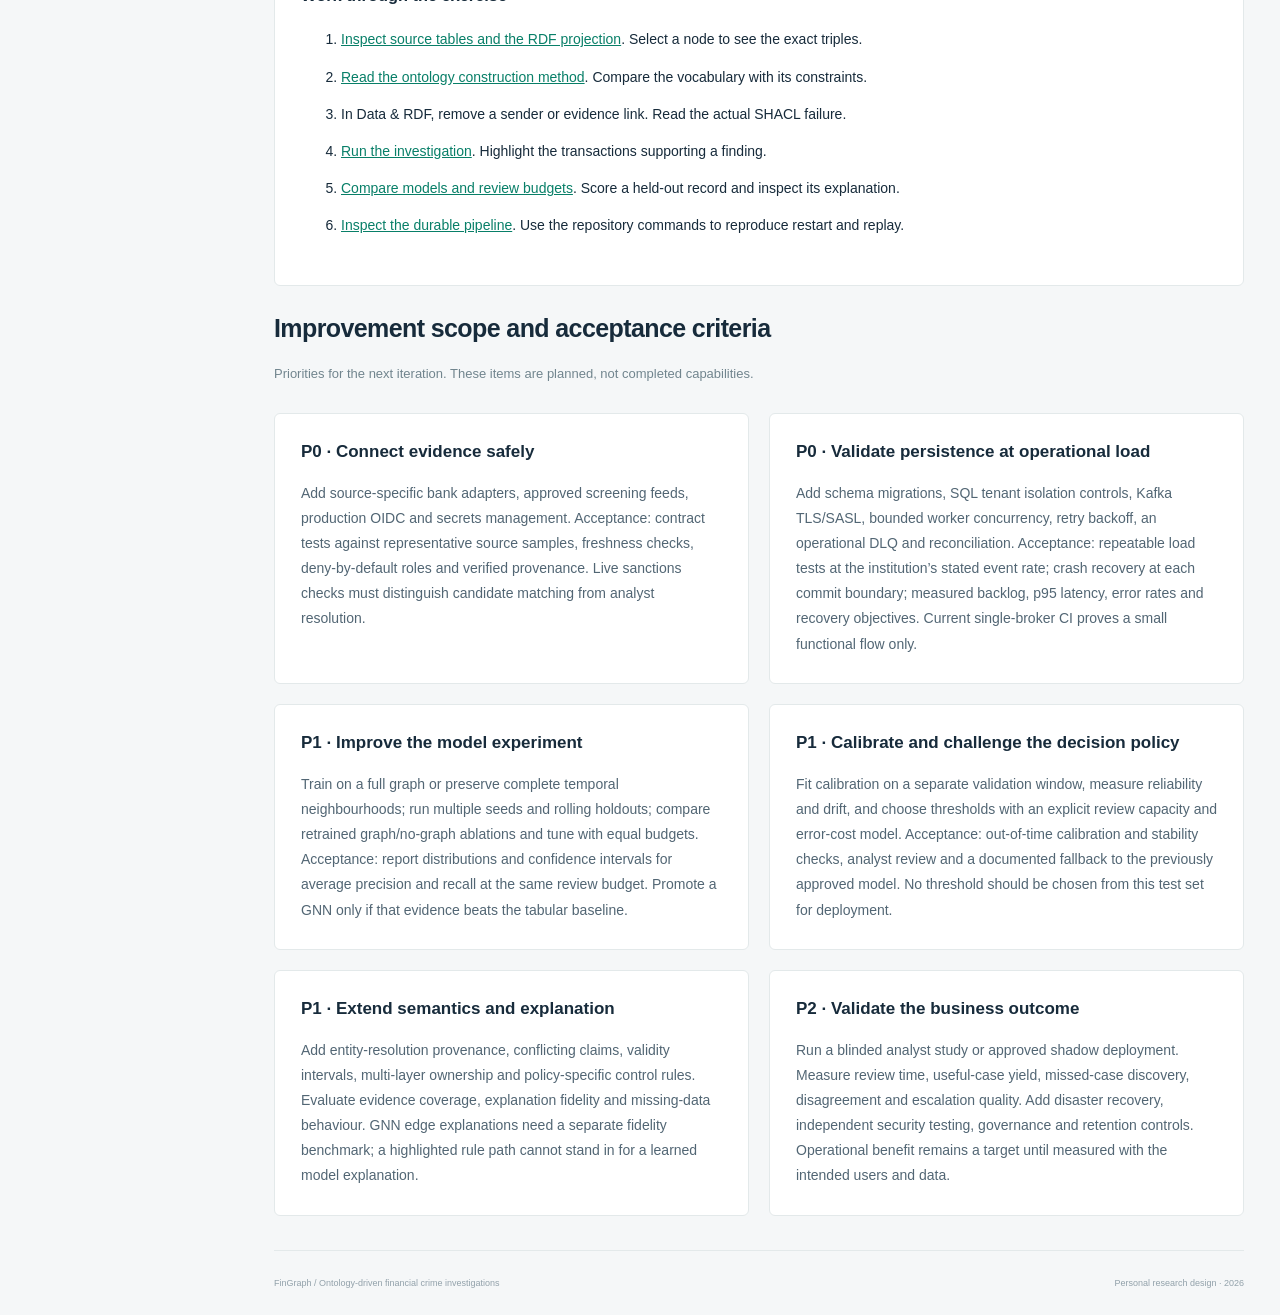
==== commit f16aeac0: "Keep the public workbench usable through API outages Render the landing page and load demo data from" ====
--- a/index.html
+++ b/index.html
@@ -8,9 +8,9 @@
       content="FinGraph financial crime investigation research workbench. Explore evidence-backed graph signals and an ontology-driven architecture using synthetic examples."
     />
     <title>FinGraph | Investigation Workbench</title>
-    <link rel="stylesheet" href="/style.css" />
-    <script src="/app.js" defer></script>
-    <script src="/lab.js" defer></script>
+    <link rel="stylesheet" href="/style.css?v=0.3.1" />
+    <script src="/app.js?v=0.3.1" defer></script>
+    <script src="/lab.js?v=0.3.1" defer></script>
   </head>
   <body>
     <aside class="sidebar">
@@ -19,13 +19,13 @@
       >
       <div class="workspace">RESEARCH WORKSPACE</div>
       <nav aria-label="Main navigation">
-        <button class="nav" data-view="overview">
+        <button class="nav active" data-view="overview">
           ◎ <span>Goal & scope</span>
         </button>
         <button class="nav" data-view="data">
           ▧ <span>Data & RDF explorer</span>
         </button>
-        <button class="nav active" data-view="investigation">
+        <button class="nav" data-view="investigation">
           ◈ <span>Investigations</span><small>05</small></button
         ><button class="nav" data-view="models">◉ <span>Model lab</span></button
         ><button class="nav" data-view="pipeline">
@@ -40,14 +40,14 @@
       </nav>
       <div class="sidebar-bottom">
         <div class="avatar">DY</div>
-        <div>Deepak Yadav<small>Research project · v0.3</small></div>
+        <div>Deepak Yadav<small>Research project · v0.3.1</small></div>
       </div>
     </aside>
     <div class="shell">
       <header>
         <div>
           <span class="breadcrumb">Workspace</span><span class="slash">/</span
-          ><span id="breadcrumb">Investigations</span>
+          ><span id="breadcrumb">Goal & scope</span>
         </div>
         <div class="header-right">
           <span class="dot"></span>Synthetic research prototype<span
@@ -60,10 +60,9 @@
         <div class="page-heading">
           <div>
             <div class="eyebrow">FINANCIAL CRIME INTELLIGENCE</div>
-            <h1 id="page-title">Follow the evidence.</h1>
+            <h1 id="page-title">Understand the investigation.</h1>
             <p id="page-subtitle">
-              Connected transactions. Source-backed context. Analyst-led
-              decisions.
+              Goals, measured outcomes, boundaries and a guided exercise.
             </p>
           </div>
           <div class="outline-tag">RDF / OWL · SHACL · LangGraph</div>
@@ -74,16 +73,33 @@
             Explore five investigation scenarios and three trained models. Model
             lab uses a held-out sample from IBM AMLworld. All data is synthetic.
           </p>
-          <a href="#" id="scope-link">View system scope ↗</a>
+          <a href="#overview" id="scope-link">View system scope ↗</a>
         </div>
-        <section id="overview" class="view hidden">
+        <div class="workbench-access">
+          <a id="demo-mode-link" href="/?mode=published#overview">Use published examples</a>
+          <a href="/docs/FinGraph_Research_and_Architecture.html">Read the architecture report ↗</a>
+          <span id="workbench-mode"></span>
+        </div>
+        <p id="workbench-startup" role="status" aria-live="polite"></p>
+        <button class="secondary hidden" id="retry-workbench">Retry loading the workbench</button>
+        <noscript>
+          <p>Enable JavaScript to use the interactive exercises. The architecture report above is available without JavaScript.</p>
+        </noscript>
+        <section id="overview" class="view">
           <div class="section-intro">
             <h2>What this system is meant to achieve.</h2>
             <p>
-              An inspectable engineering exercise: source data, semantics,
-              investigation, measurement and limitations.
-            </p>
-          </div>
+              Follow a synthetic transfer from the ledger to its RDF relationships,
+              evidence and analyst review. Compare three trained models at the same review budget.
+            </p>
+          </div>
+          <article class="panel padded first-example">
+            <div>
+              <h3>Start with Rapid fan-out</h3>
+              <p>Follow four transfers from account A001 to four counterparties. Inspect the source records and the registry evidence behind the ownership claim.</p>
+            </div>
+            <button class="primary" data-jump="data">Open the data explorer ↗</button>
+          </article>
           <div class="guide-grid" data-guide="overview"></div>
           <div class="panel padded walkthrough">
             <h3>Work through the exercise</h3>
@@ -159,7 +175,7 @@
                 </option>
                 <option value="shared_owners">Shared asserted owners</option>
               </select></label
-            ><button class="primary" id="load-graph">
+            ><button class="primary" id="load-graph" disabled>
               Build and validate graph
             </button>
           </div>
@@ -200,7 +216,7 @@
             </section>
           </div>
           <div class="panel padded space-top">
-            <h3>Live SHACL result</h3>
+            <h3>SHACL result</h3>
             <div id="validation-result"></div>
           </div>
           <div class="panel padded space-top">
@@ -408,7 +424,7 @@
               <label for="model-example">Held-out transaction</label
               ><select id="model-example"></select>
               <div id="model-input" class="model-input"></div>
-              <button class="primary" id="score-model">
+              <button class="primary" id="score-model" disabled>
                 Score transaction
               </button>
               <div id="model-output" role="status" aria-live="polite"></div>
@@ -492,35 +508,39 @@
               Run the repository's Docker Compose stack to exercise ingestion
               and persistence.
             </p>
-            <label for="service-token">OIDC bearer token</label
-            ><input
-              id="service-token"
-              type="password"
-              autocomplete="off"
-              placeholder="Session-only token with ingest, analyst and reviewer roles"
-            /><label for="service-tenant">Tenant ID from the token</label
-            ><input id="service-tenant" value="demo" maxlength="96" />
-            <div class="review-actions">
-              <button class="primary" id="ingest-service">
-                Ingest selected scenario</button
-              ><button class="secondary" id="reload-service" disabled>
-                Reload saved case
-              </button>
+            <p id="service-availability" role="status">Durable review requires a configured PostgreSQL and OIDC backend.</p>
+            <p><a href="https://github.com/deepak2233/fingraph-investigations#9-run-locally">Run the backend locally ↗</a></p>
+            <div id="service-form" class="hidden">
+              <label for="service-token">OIDC bearer token</label
+              ><input
+                id="service-token"
+                type="password"
+                autocomplete="off"
+                placeholder="Session-only token with ingest, analyst and reviewer roles"
+              /><label for="service-tenant">Tenant ID from the token</label
+              ><input id="service-tenant" value="demo" maxlength="96" />
+              <div class="review-actions">
+                <button class="primary" id="ingest-service">
+                  Ingest selected scenario</button
+                ><button class="secondary" id="reload-service" disabled>
+                  Reload saved case
+                </button>
+              </div>
+              <div id="service-status" role="status"></div>
+              <label for="service-reason">Review rationale</label
+              ><textarea
+                id="service-reason"
+                placeholder="Record the evidence you reviewed"
+              ></textarea>
+              <div class="review-actions">
+                <button class="primary" id="review-service" disabled>
+                  Record review</button
+                ><button class="secondary" id="evidence-service" disabled>
+                  Request evidence
+                </button>
+              </div>
+              <pre id="service-output"></pre>
             </div>
-            <div id="service-status" role="status"></div>
-            <label for="service-reason">Review rationale</label
-            ><textarea
-              id="service-reason"
-              placeholder="Record the evidence you reviewed"
-            ></textarea>
-            <div class="review-actions">
-              <button class="primary" id="review-service" disabled>
-                Record review</button
-              ><button class="secondary" id="evidence-service" disabled>
-                Request evidence
-              </button>
-            </div>
-            <pre id="service-output"></pre>
           </div>
         </section>
         <section id="architecture" class="view hidden">
--- a/style.css
+++ b/style.css
@@ -662,6 +662,43 @@
 .hidden {
   display: none !important;
 }
+.workbench-access {
+  display: flex;
+  flex-wrap: wrap;
+  gap: 10px 18px;
+  align-items: center;
+  margin-top: 12px;
+  color: #536b78;
+  font-size: 13px;
+}
+.workbench-access a {
+  color: #086e58;
+  text-decoration: underline;
+}
+#workbench-startup {
+  color: #536b78;
+  font-size: 13px;
+  margin: 10px 0;
+}
+#workbench-startup:empty {
+  margin: 0;
+}
+.first-example {
+  display: flex;
+  flex-wrap: wrap;
+  align-items: center;
+  gap: 16px 24px;
+  justify-content: space-between;
+  margin-bottom: 18px;
+}
+.first-example div {
+  flex: 1 1 350px;
+}
+.first-example p {
+  max-width: 62ch;
+  color: #536b78;
+  margin: 8px 0 0;
+}
 .section-intro {
   max-width: 760px;
   margin: 28px 0;
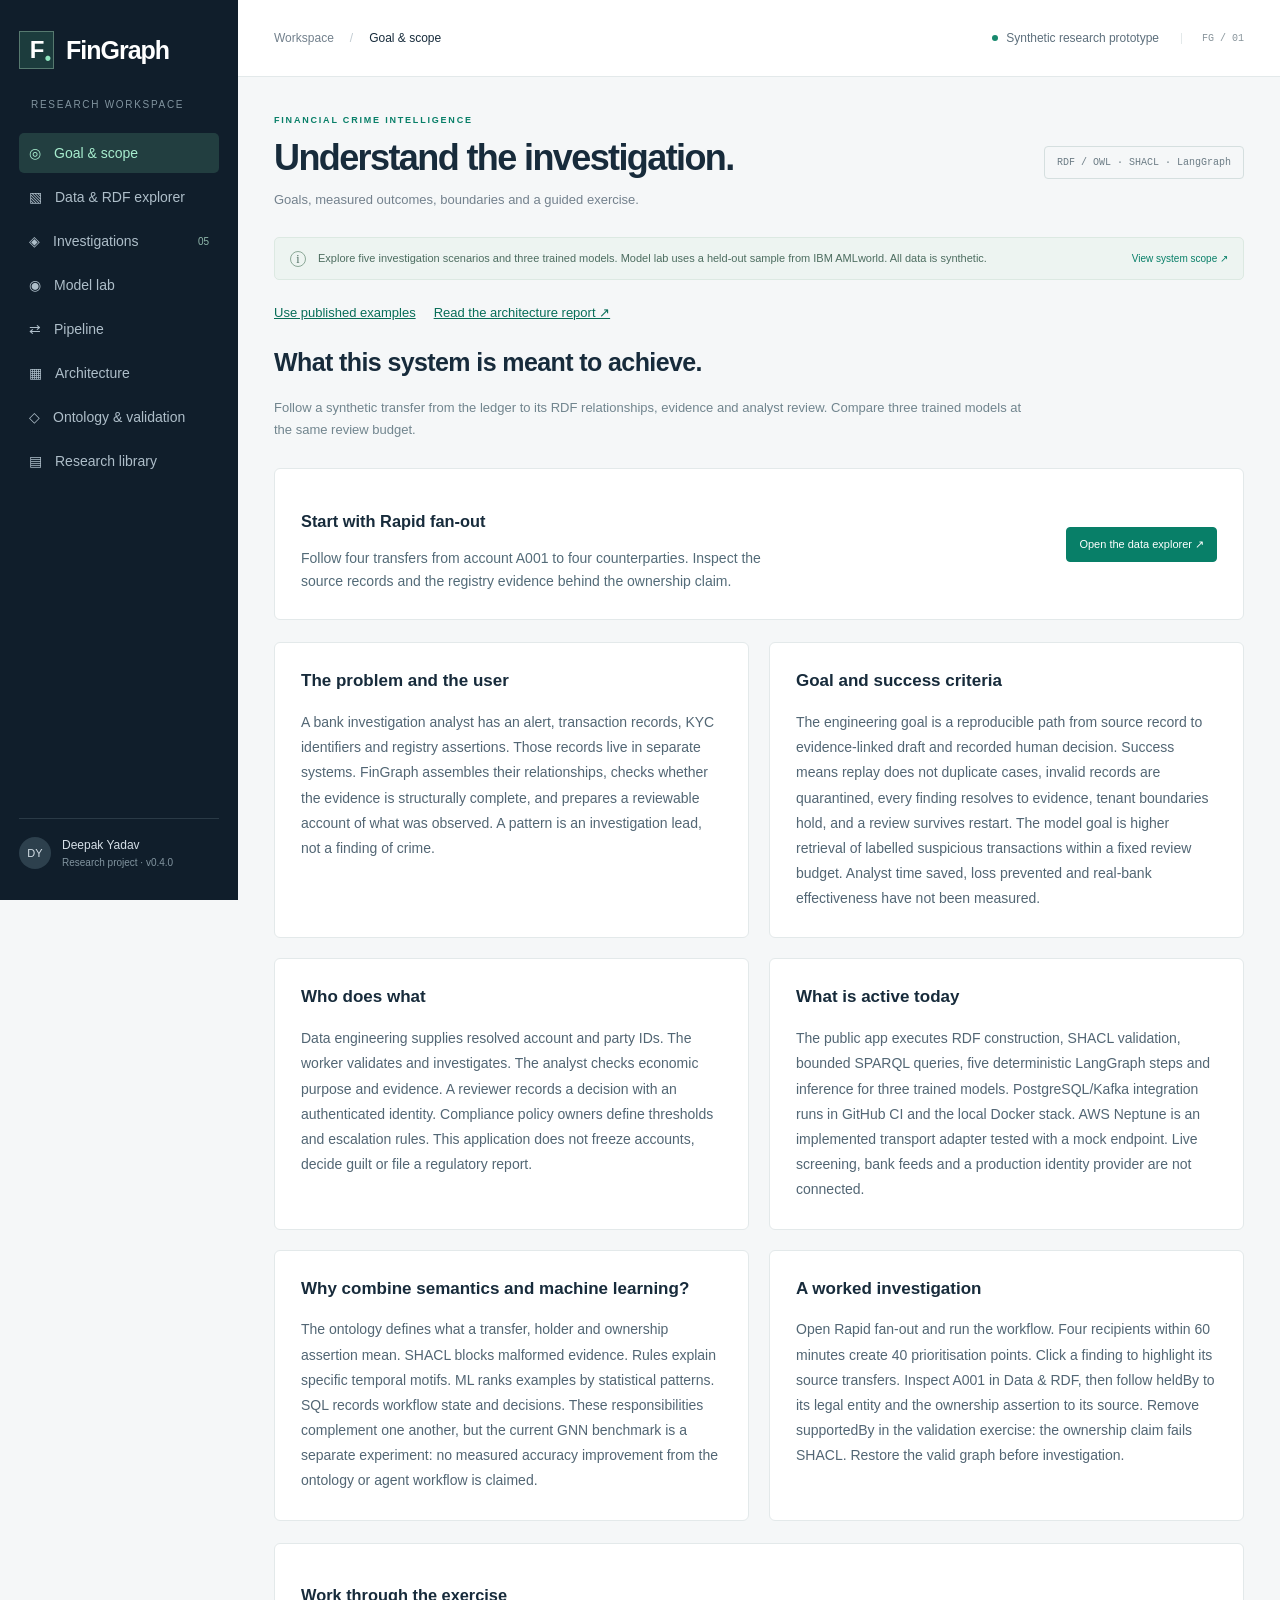
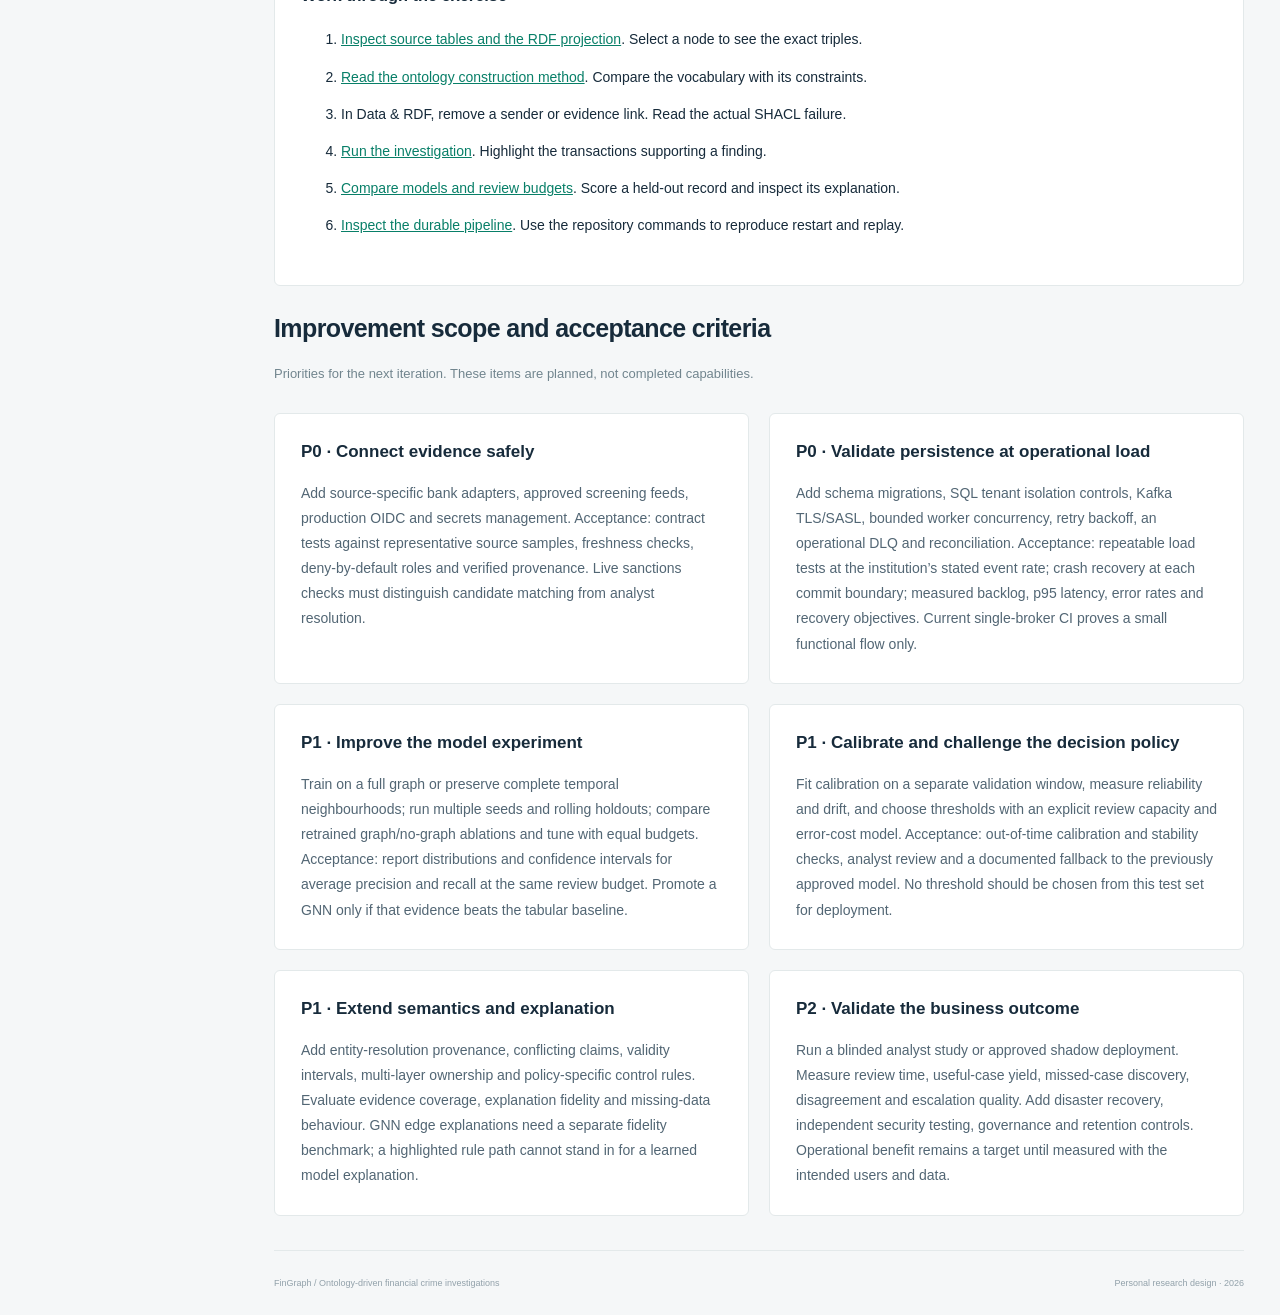
==== commit 00a8951c: "Isolate graph projection and explain investigation evidence Keep Kafka intake independent of RDF pub" ====
--- a/index.html
+++ b/index.html
@@ -8,9 +8,9 @@
       content="FinGraph financial crime investigation research workbench. Explore evidence-backed graph signals and an ontology-driven architecture using synthetic examples."
     />
     <title>FinGraph | Investigation Workbench</title>
-    <link rel="stylesheet" href="/style.css?v=0.3.1" />
-    <script src="/app.js?v=0.3.1" defer></script>
-    <script src="/lab.js?v=0.3.1" defer></script>
+    <link rel="stylesheet" href="/style.css?v=0.4.0" />
+    <script src="/app.js?v=0.4.0" defer></script>
+    <script src="/lab.js?v=0.4.0" defer></script>
   </head>
   <body>
     <aside class="sidebar">
@@ -40,7 +40,7 @@
       </nav>
       <div class="sidebar-bottom">
         <div class="avatar">DY</div>
-        <div>Deepak Yadav<small>Research project · v0.3.1</small></div>
+        <div>Deepak Yadav<small>Research project · v0.4.0</small></div>
       </div>
     </aside>
     <div class="shell">
@@ -289,10 +289,8 @@
               </div>
               <div class="graph-toolbar">
                 <span><i class="legend account"></i>Account</span
-                ><span><i class="legend owner"></i>Owner assertion</span
-                ><span class="right" id="graph-caption"
-                  >Transaction flow · USD</span
-                >
+                ><span><i class="legend evidence-edge"></i>Rule evidence</span
+                ><span><i class="legend selected-edge"></i>Selected transfer</span>
               </div>
               <div
                 id="network"
@@ -307,8 +305,18 @@
               </div>
             </section>
           </div>
+          <div id="status" role="status" aria-live="polite"></div>
           <div id="rule-explainer" class="panel padded space-top hidden"></div>
-          <div id="status" role="status" aria-live="polite"></div>
+          <section id="transfer-evidence" class="panel padded space-top hidden">
+            <div class="timeline-heading">
+              <div><h3>Transfer timeline</h3><p>Select a transfer here or on the graph to inspect its source record.</p></div>
+              <span id="transfer-summary" role="status"></span>
+            </div>
+            <div class="transfer-workbench">
+              <ol id="transfer-timeline" aria-label="Transfers in event-time order"></ol>
+              <article id="transfer-detail" aria-label="Selected transfer evidence" aria-live="polite"></article>
+            </div>
+          </section>
           <section class="panel results">
             <div class="panel-heading">
               <div>
@@ -339,6 +347,7 @@
               One temporal holdout. Three approaches. Inspect the measured
               results, then run inference on a held-out transaction.
             </p>
+            <button type="button" class="text-link" id="try-inference">Try a held-out transaction ↘</button>
           </div>
           <div id="model-summary" class="stats"></div>
           <div class="panel padded decision-banner">
@@ -419,7 +428,7 @@
             </p>
           </div>
           <div class="model-workbench">
-            <section class="panel padded">
+            <section class="panel padded" id="inference-panel">
               <h3>Run model inference</h3>
               <label for="model-example">Held-out transaction</label
               ><select id="model-example"></select>
@@ -455,8 +464,7 @@
             <h3>Explain the selected prediction</h3>
             <div id="prediction-explanation">
               <p>
-                Score a transaction above to inspect the exact logistic
-                contribution terms and gradient-boosting sensitivity.
+                Score a transaction above to compare the three model explanations.
               </p>
             </div>
           </section>
@@ -509,7 +517,7 @@
               and persistence.
             </p>
             <p id="service-availability" role="status">Durable review requires a configured PostgreSQL and OIDC backend.</p>
-            <p><a href="https://github.com/deepak2233/fingraph-investigations#9-run-locally">Run the backend locally ↗</a></p>
+            <p><a href="https://github.com/deepak2233/fingraph-investigations#run-locally">Run the backend locally ↗</a></p>
             <div id="service-form" class="hidden">
               <label for="service-token">OIDC bearer token</label
               ><input
--- a/style.css
+++ b/style.css
@@ -1207,6 +1207,158 @@
   padding: 6px 0;
   line-height: 1.8;
 }
+.finding-controls,
+.timeline-heading {
+  display: flex;
+  flex-wrap: wrap;
+  align-items: center;
+  gap: 10px 16px;
+}
+.finding-controls {
+  margin: 14px 0;
+}
+.finding-controls button[aria-pressed="true"] {
+  background: #e4f3ee;
+  border-color: #087f68;
+  color: #065e4e;
+}
+.timeline-heading {
+  justify-content: space-between;
+  align-items: start;
+  margin-bottom: 10px;
+}
+.timeline-heading p {
+  margin: 6px 0;
+  color: #526674;
+}
+#transfer-summary {
+  color: #5b4a39;
+  background: #faf2e8;
+  border-radius: 20px;
+  padding: 7px 12px;
+  font-size: 12px;
+}
+.transfer-workbench {
+  display: grid;
+  grid-template-columns: minmax(0, 1fr) minmax(0, 1fr);
+  gap: 16px;
+}
+#transfer-timeline {
+  list-style: none;
+  margin: 0;
+  padding: 0;
+  display: grid;
+  gap: 6px;
+}
+#transfer-timeline button {
+  width: 100%;
+  background: #f6f9fa;
+  border: 1px solid #e0e8eb;
+  border-left: 4px solid #c9d7de;
+  border-radius: 5px;
+  padding: 10px;
+  display: flex;
+  flex-wrap: wrap;
+  align-items: center;
+  gap: 4px 12px;
+  text-align: left;
+  color: #233b49;
+  font-size: 12px;
+}
+#transfer-timeline time {
+  color: #586e7b;
+  margin-right: 8px;
+}
+#transfer-timeline .supports-finding {
+  border-left-color: #bc6335;
+}
+#transfer-timeline [aria-pressed="true"] {
+  background: #eaf1fa;
+  border-top-color: #5075a3;
+  border-right-color: #5075a3;
+  border-bottom-color: #5075a3;
+}
+.transfer-support-label {
+  margin-left: auto;
+  color: #853e21;
+}
+#transfer-detail {
+  border: 1px solid #dfe8e9;
+  border-radius: 6px;
+  padding: 16px;
+}
+#transfer-detail dl {
+  display: grid;
+  grid-template-columns: auto minmax(0, 1fr);
+  gap: 7px 12px;
+  font-size: 12px;
+  overflow-wrap: anywhere;
+}
+#transfer-detail dt {
+  font-weight: 600;
+}
+#transfer-detail dd {
+  margin: 0;
+}
+#transfer-detail a {
+  color: #076a58;
+  text-decoration: underline;
+}
+.legend.evidence-edge { background: #bc6335; }
+.legend.selected-edge { background: #325e9f; }
+.transfer-edge { cursor: pointer; }
+.transfer-edge rect { fill: white; }
+.transfer-edge text { fill: #516a79; }
+.transfer-target, .transfer-line { fill: none; }
+.transfer-target { stroke: transparent; stroke-width: 16; }
+.transfer-line { stroke: #bacbd4; stroke-width: 1.5; }
+.supports-finding .transfer-line { stroke: #bc6335; stroke-width: 3; }
+.transfer-edge[aria-pressed="true"] .transfer-line { stroke: #325e9f; stroke-width: 4; }
+.transfer-edge[aria-pressed="true"] rect { fill: #eaf1fa; }
+.transfer-edge[aria-pressed="true"] text { fill: #284d80; }
+.transfer-edge:focus-visible { outline: 2px solid #325e9f; }
+.signed-chart {
+  margin: 14px 0;
+  max-width: 840px;
+}
+.signed-key {
+  display: flex;
+  justify-content: space-between;
+  margin: 0 68px 6px min(32%, 225px);
+  color: #526674;
+  font-size: 11px;
+}
+.signed-row {
+  display: grid;
+  grid-template-columns: min(32%, 225px) minmax(40px, 1fr) 62px;
+  gap: 7px;
+  align-items: center;
+  padding: 5px 0;
+  color: #223744;
+  overflow-wrap: anywhere;
+  font-size: 12px;
+}
+.signed-row strong { text-align: right; font-variant-numeric: tabular-nums; }
+.signed-track {
+  position: relative;
+  height: 13px;
+  border-radius: 3px;
+  background: #eef3f5;
+  overflow: hidden;
+}
+.signed-track::before {
+  content: "";
+  background: #798e9c;
+  inset: 0 auto 0 50%;
+  width: 1px;
+  position: absolute;
+}
+.signed-track i { position: absolute; top: 2px; bottom: 2px; width: var(--size); border-radius: 2px; }
+.signed-track .negative { right: 50%; background: #586caa; }
+.signed-track .positive { left: 50%; background: #087f68; }
+@media (max-width: 650px) {
+  .transfer-workbench { grid-template-columns: 1fr; }
+}
 .metric-chart {
   width: 100%;
   height: auto;
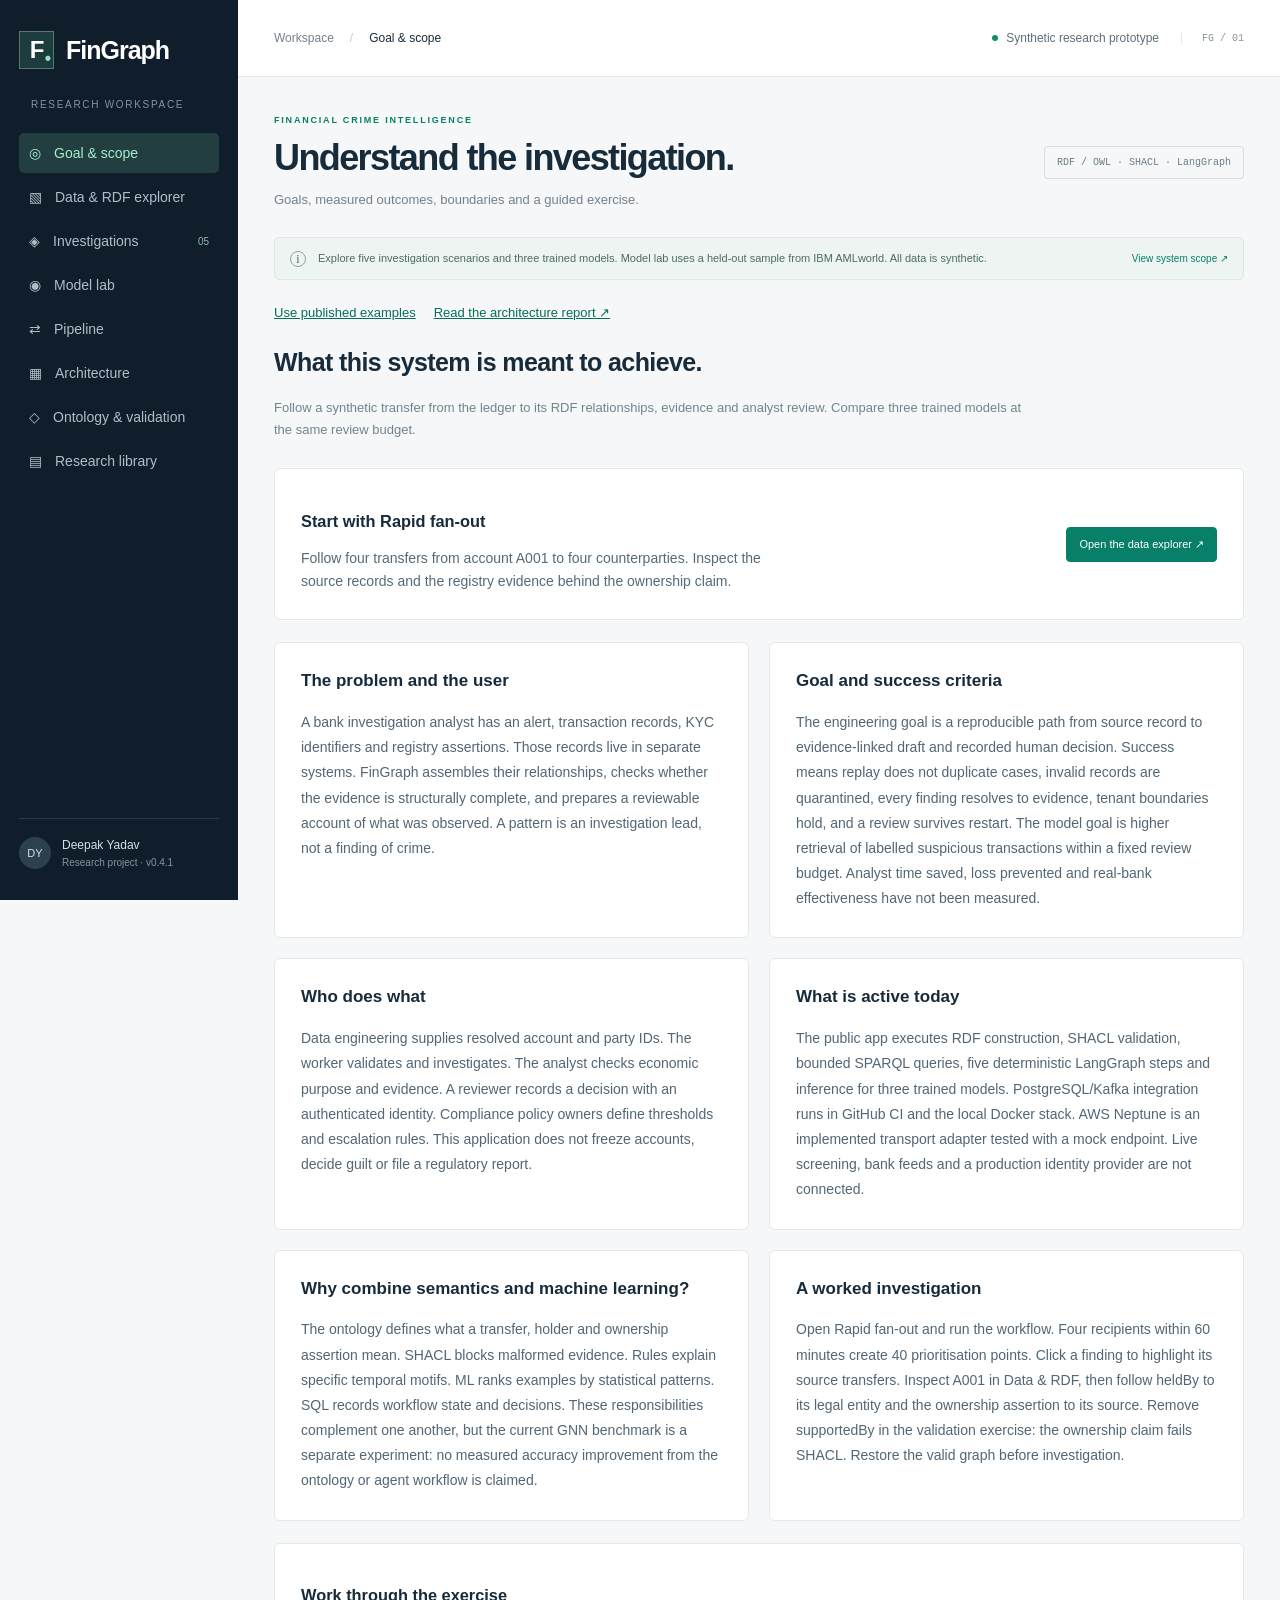
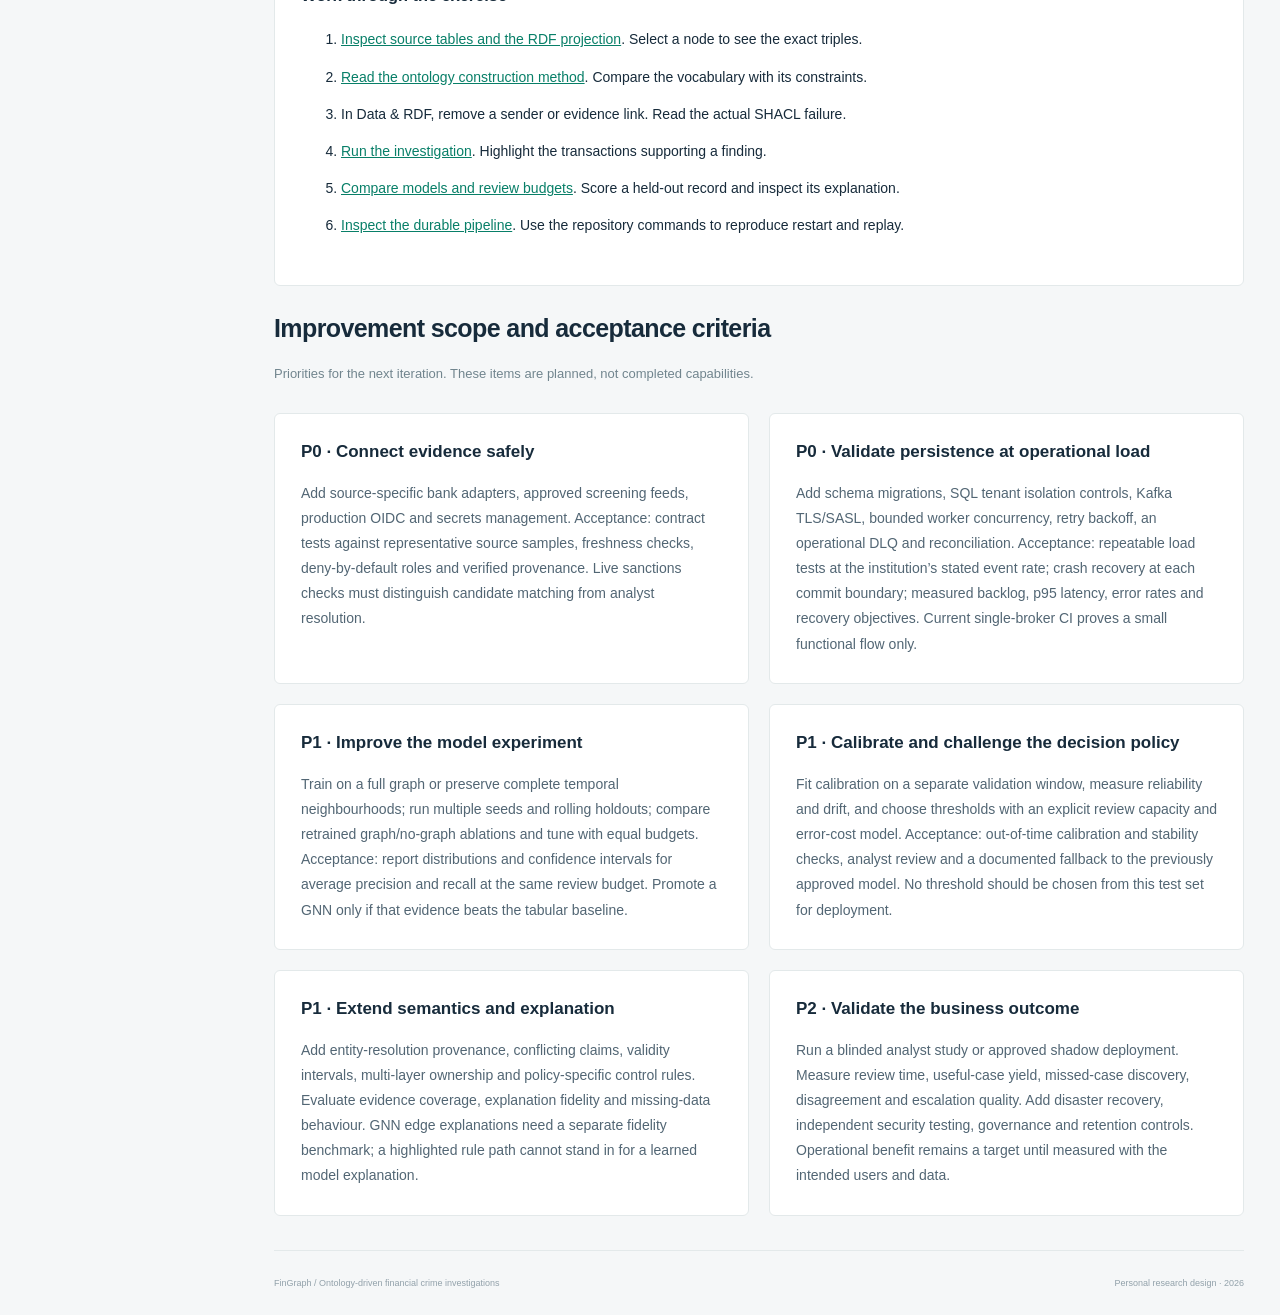
==== commit e151b9ff: "Fix FinGraph browser navigation and RDF control updates" ====
--- a/index.html
+++ b/index.html
@@ -8,9 +8,9 @@
       content="FinGraph financial crime investigation research workbench. Explore evidence-backed graph signals and an ontology-driven architecture using synthetic examples."
     />
     <title>FinGraph | Investigation Workbench</title>
-    <link rel="stylesheet" href="/style.css?v=0.4.0" />
-    <script src="/app.js?v=0.4.0" defer></script>
-    <script src="/lab.js?v=0.4.0" defer></script>
+    <link rel="stylesheet" href="/style.css?v=0.4.1" />
+    <script src="/app.js?v=0.4.1" defer></script>
+    <script src="/lab.js?v=0.4.1" defer></script>
   </head>
   <body>
     <aside class="sidebar">
@@ -40,7 +40,7 @@
       </nav>
       <div class="sidebar-bottom">
         <div class="avatar">DY</div>
-        <div>Deepak Yadav<small>Research project · v0.4.0</small></div>
+        <div>Deepak Yadav<small>Research project · v0.4.1</small></div>
       </div>
     </aside>
     <div class="shell">
@@ -222,9 +222,10 @@
           <div class="panel padded space-top">
             <h3>Execute a bounded SPARQL query</h3>
             <p>
-              Choose a template above and rebuild. Invalid graphs remain
-              inspectable for this exercise; they cannot proceed into the
-              investigation pipeline.
+              Changing a selection loads a published example. In live API mode,
+              select Build and validate graph to run the query and validation
+              again. You can inspect invalid graphs here. They are blocked from
+              the investigation pipeline.
             </p>
             <pre id="sparql-source"></pre>
             <div class="table-scroll" id="sparql-rows"></div>
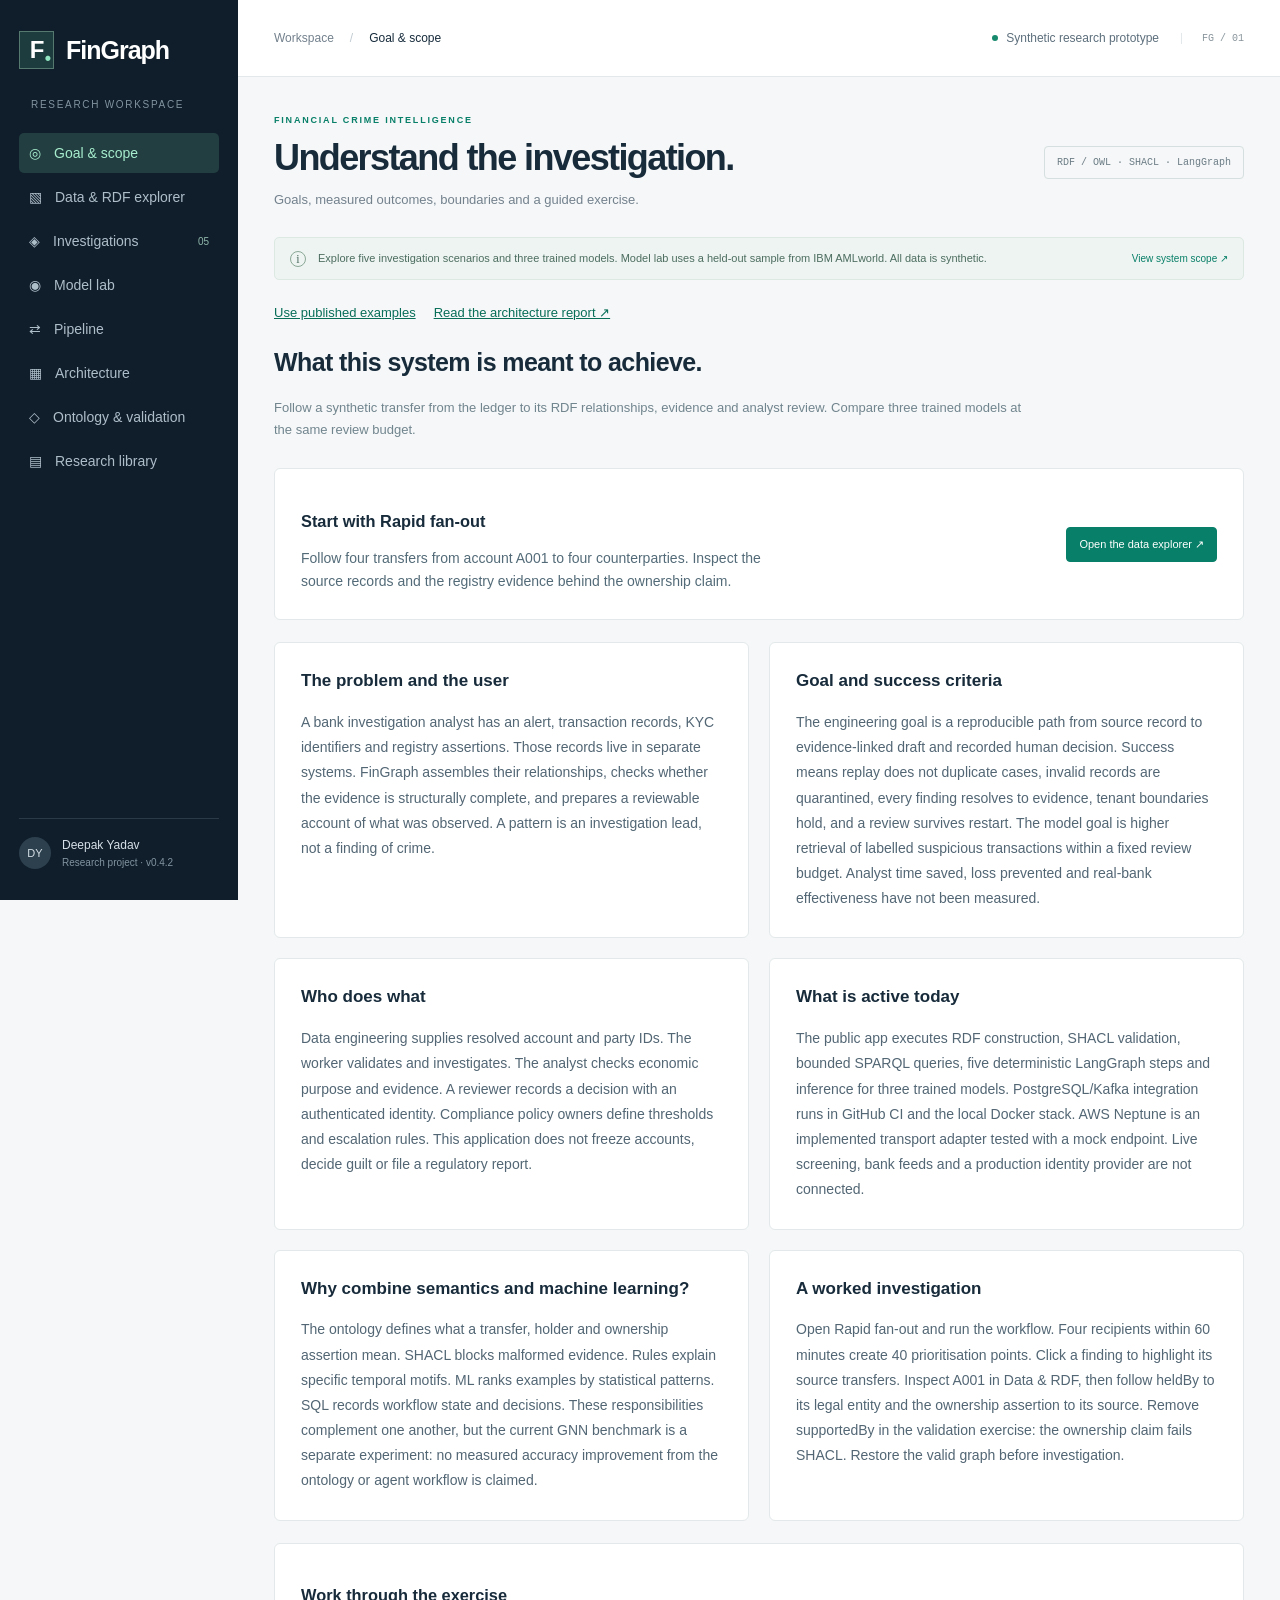
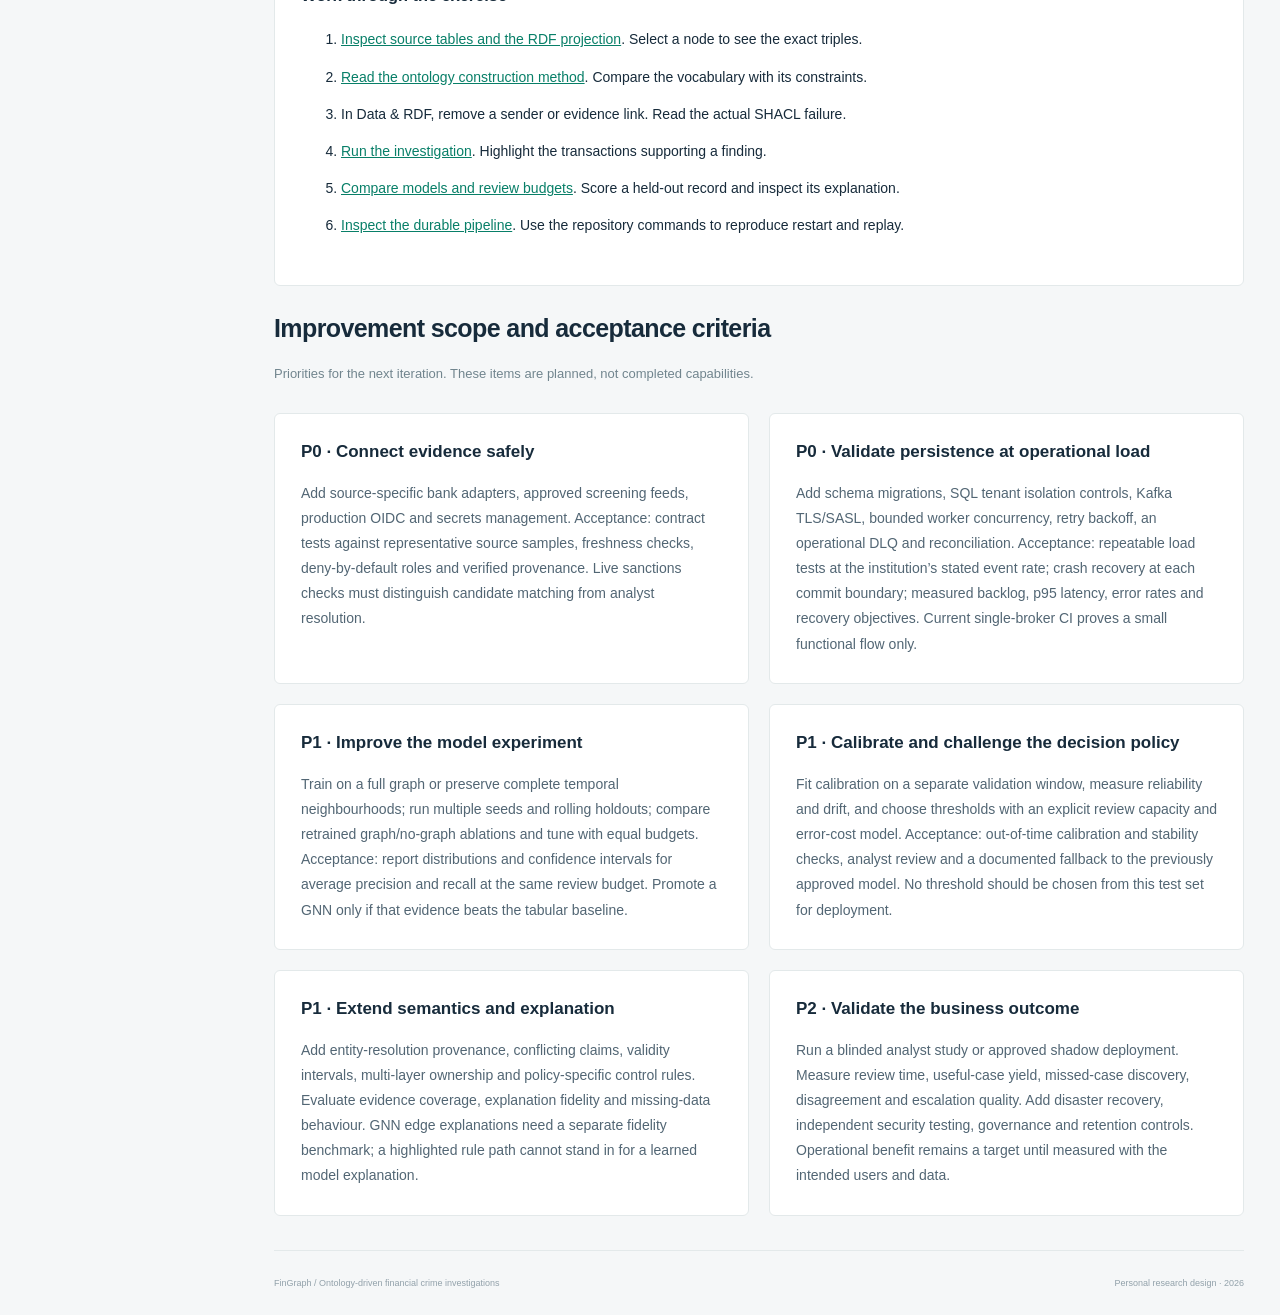
==== commit dfe0a61f: "Isolate the RDF negative-amount validation exercise" ====
--- a/index.html
+++ b/index.html
@@ -8,9 +8,9 @@
       content="FinGraph financial crime investigation research workbench. Explore evidence-backed graph signals and an ontology-driven architecture using synthetic examples."
     />
     <title>FinGraph | Investigation Workbench</title>
-    <link rel="stylesheet" href="/style.css?v=0.4.1" />
-    <script src="/app.js?v=0.4.1" defer></script>
-    <script src="/lab.js?v=0.4.1" defer></script>
+    <link rel="stylesheet" href="/style.css?v=0.4.2" />
+    <script src="/app.js?v=0.4.2" defer></script>
+    <script src="/lab.js?v=0.4.2" defer></script>
   </head>
   <body>
     <aside class="sidebar">
@@ -40,7 +40,7 @@
       </nav>
       <div class="sidebar-bottom">
         <div class="avatar">DY</div>
-        <div>Deepak Yadav<small>Research project · v0.4.1</small></div>
+        <div>Deepak Yadav<small>Research project · v0.4.2</small></div>
       </div>
     </aside>
     <div class="shell">
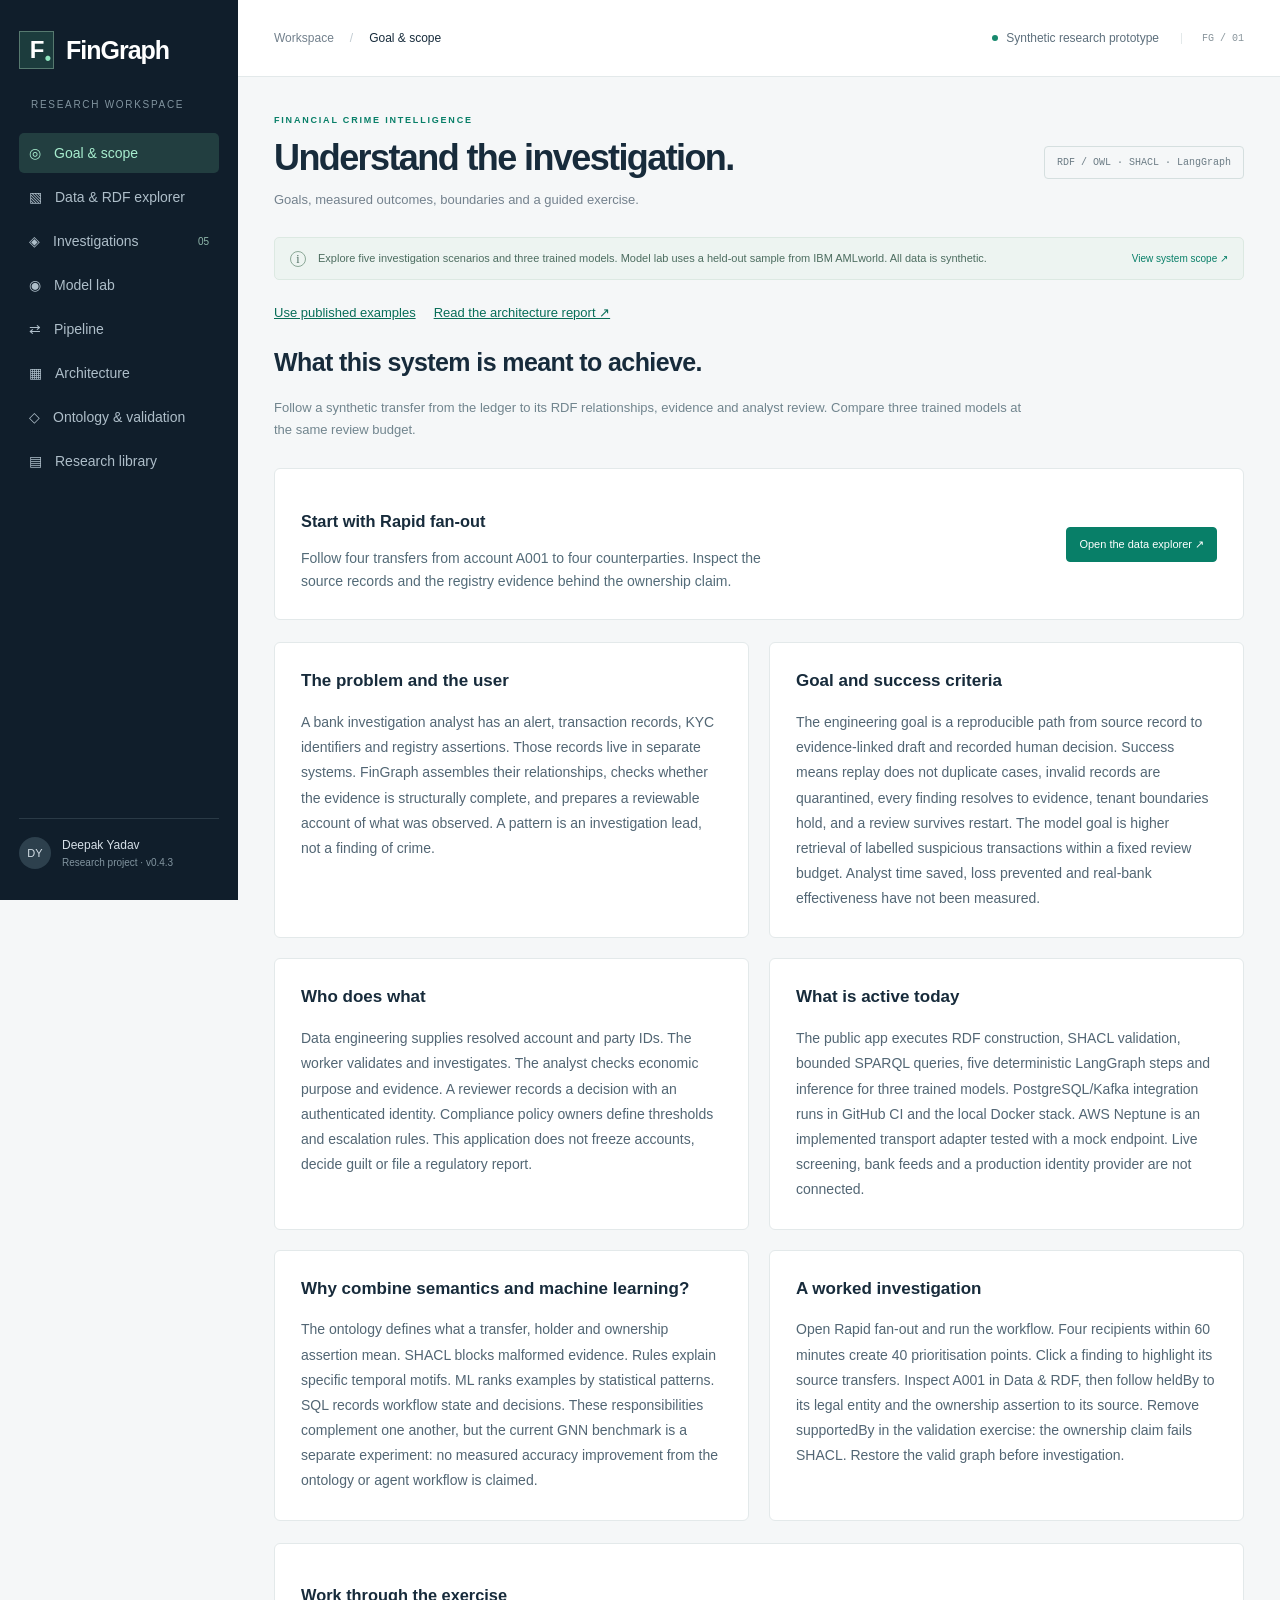
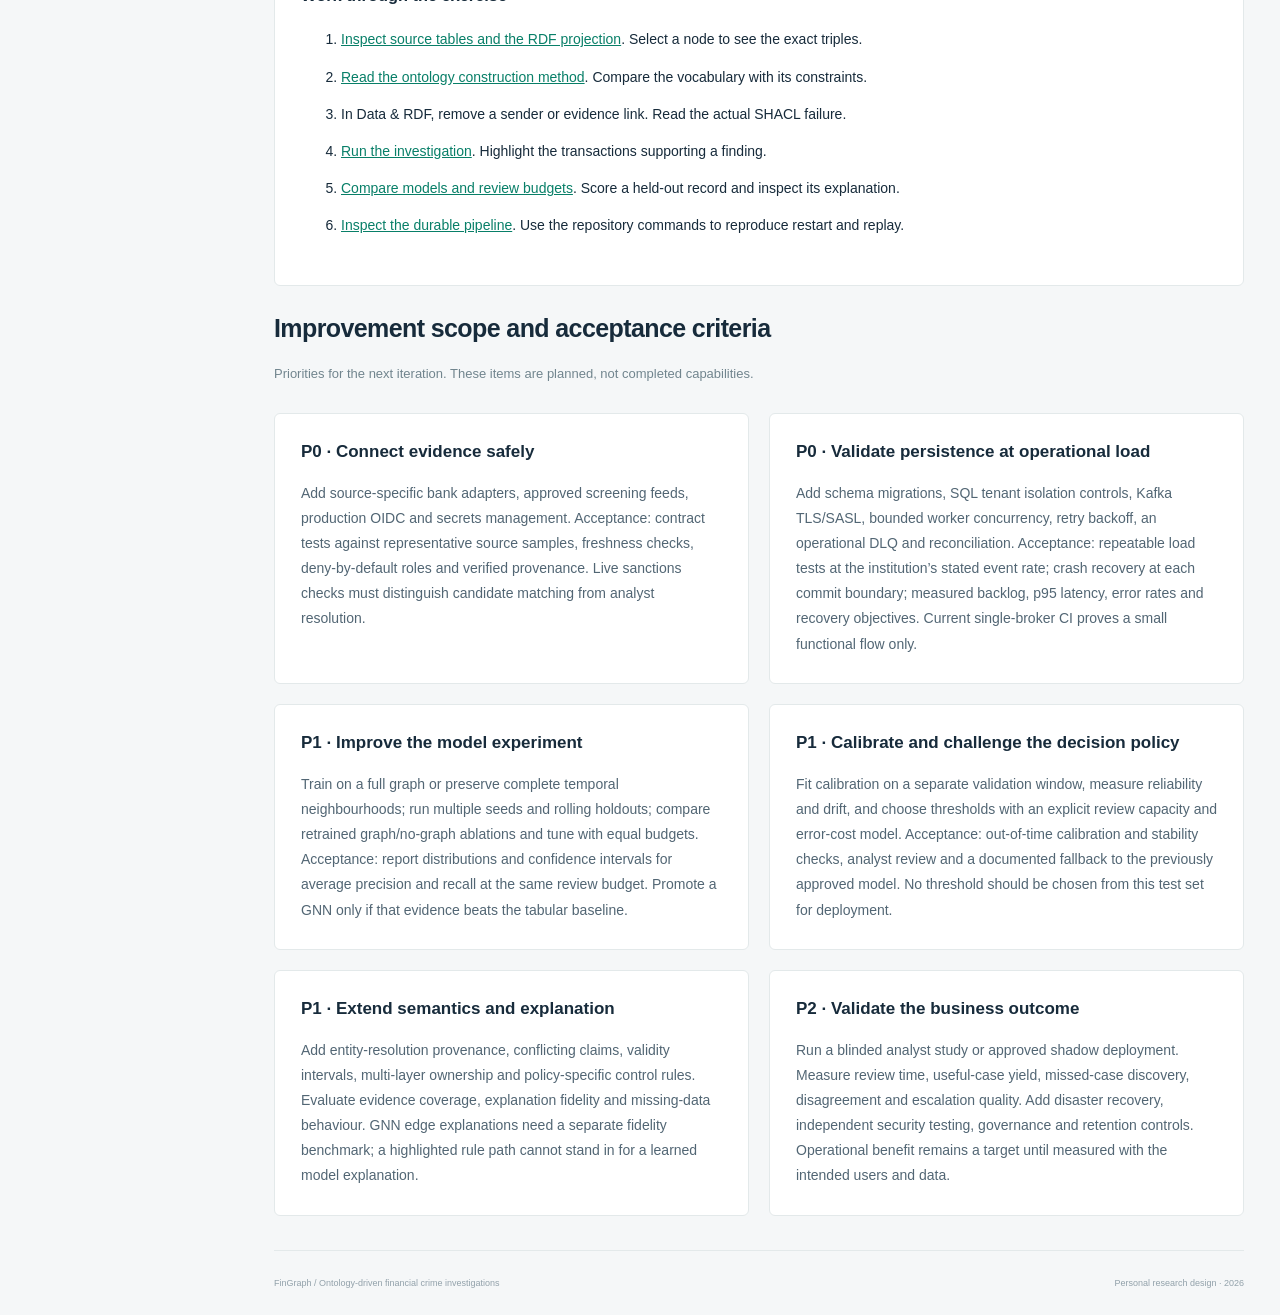
==== commit 51842c98: "Recover the FinGraph workbench from missing live demo routes" ====
--- a/index.html
+++ b/index.html
@@ -8,9 +8,9 @@
       content="FinGraph financial crime investigation research workbench. Explore evidence-backed graph signals and an ontology-driven architecture using synthetic examples."
     />
     <title>FinGraph | Investigation Workbench</title>
-    <link rel="stylesheet" href="/style.css?v=0.4.2" />
-    <script src="/app.js?v=0.4.2" defer></script>
-    <script src="/lab.js?v=0.4.2" defer></script>
+    <link rel="stylesheet" href="/style.css?v=0.4.3" />
+    <script src="/app.js?v=0.4.3" defer></script>
+    <script src="/lab.js?v=0.4.3" defer></script>
   </head>
   <body>
     <aside class="sidebar">
@@ -40,7 +40,7 @@
       </nav>
       <div class="sidebar-bottom">
         <div class="avatar">DY</div>
-        <div>Deepak Yadav<small>Research project · v0.4.2</small></div>
+        <div>Deepak Yadav<small>Research project · v0.4.3</small></div>
       </div>
     </aside>
     <div class="shell">
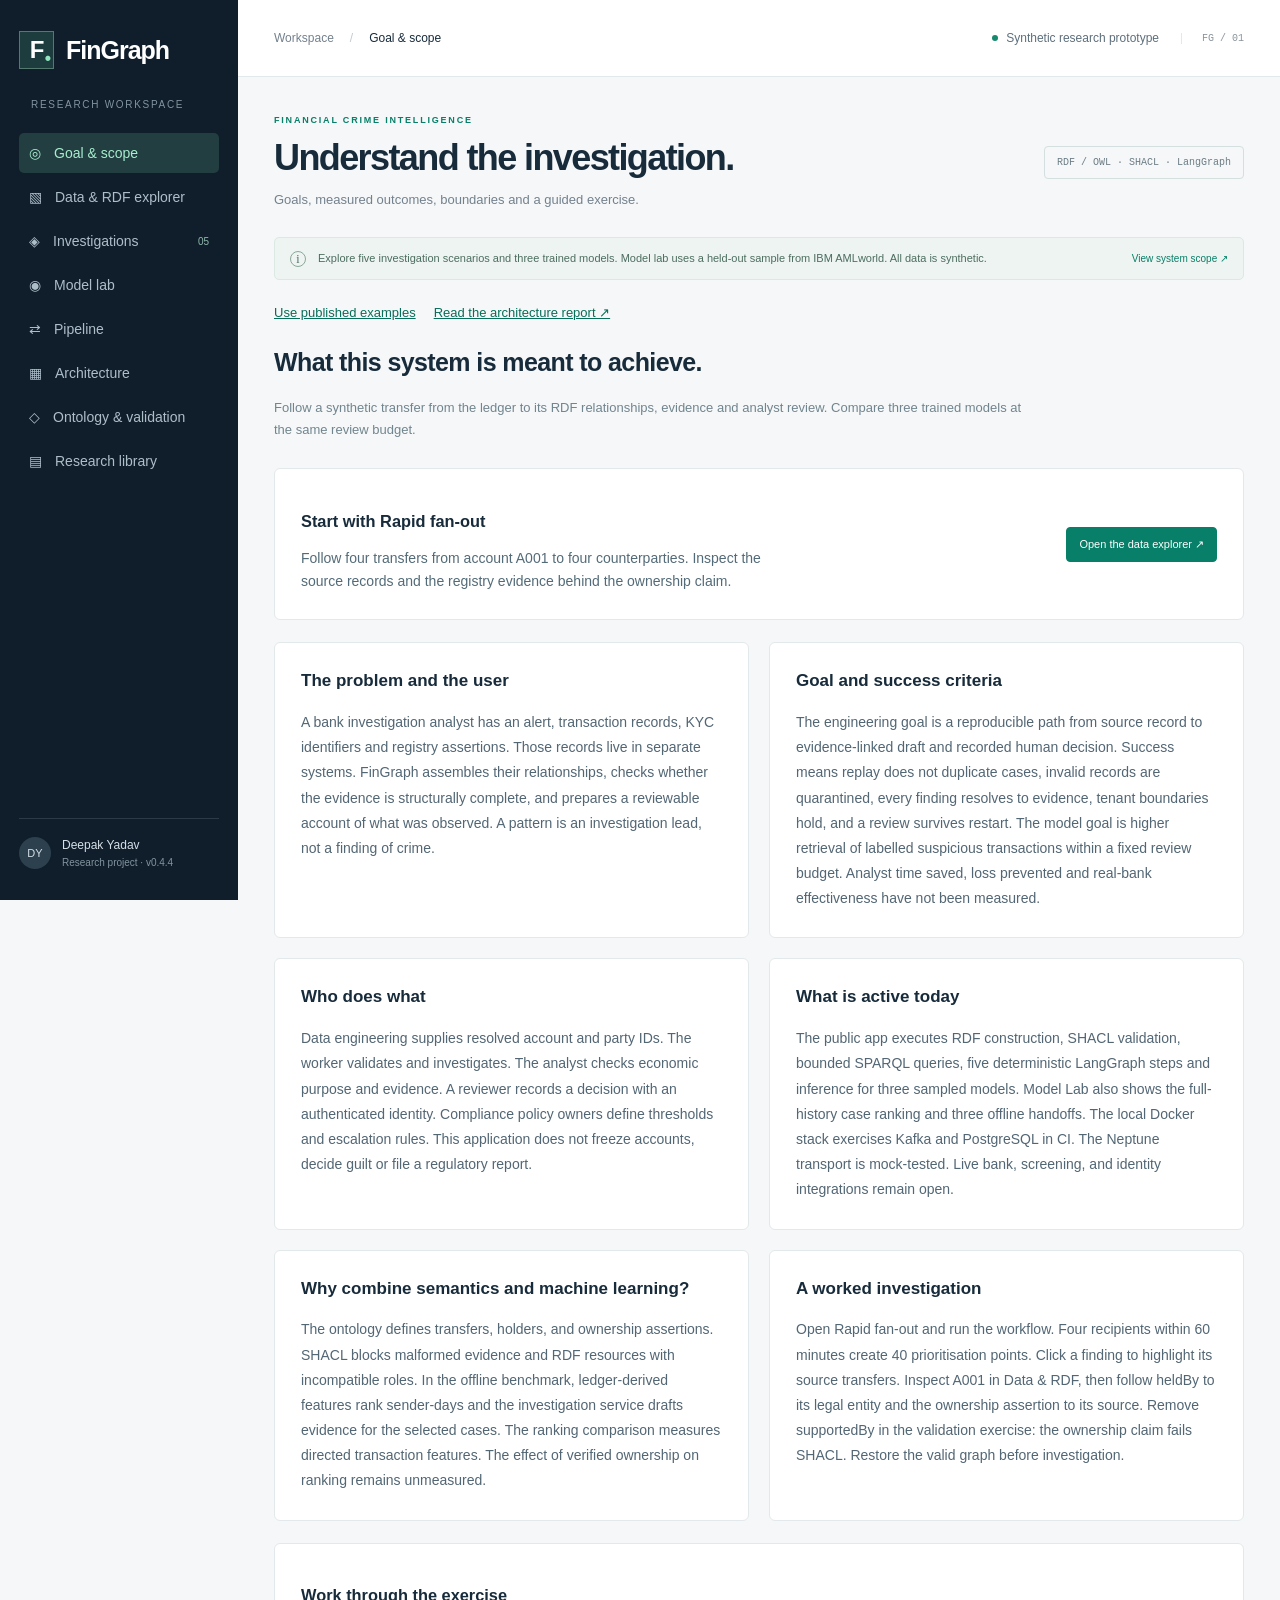
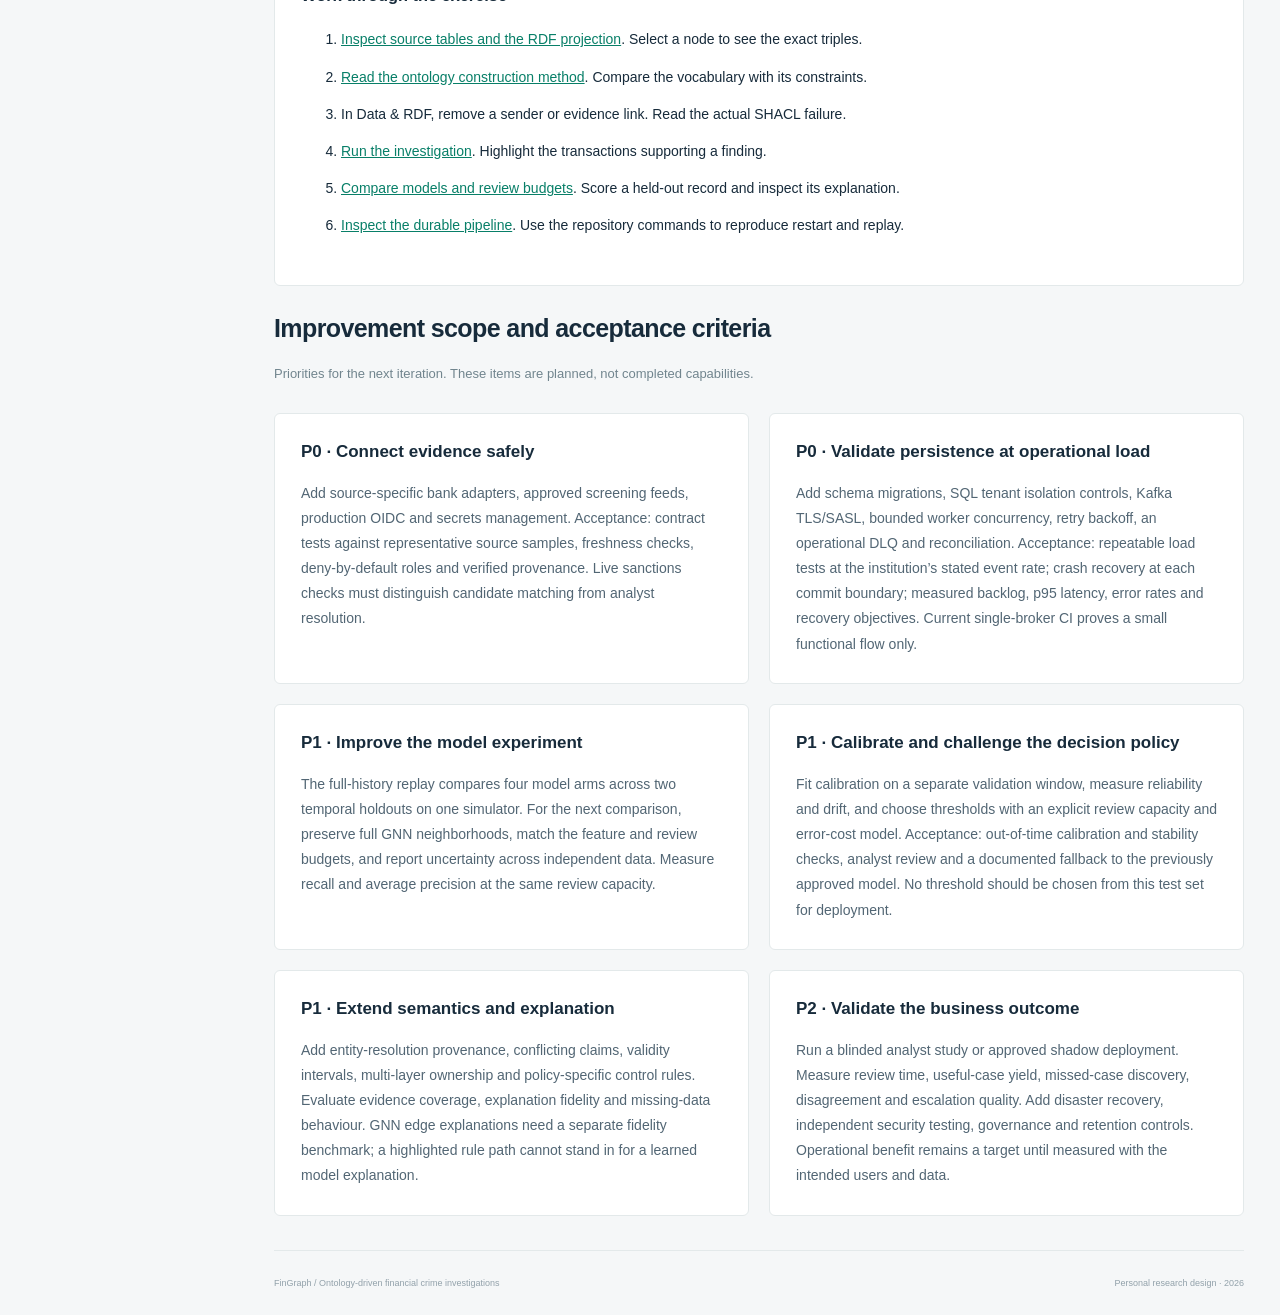
==== commit b3ae2447: "Fix live RDF explorer and publish the full-history FinGraph comparison Retry the live function route" ====
--- a/index.html
+++ b/index.html
@@ -8,9 +8,9 @@
       content="FinGraph financial crime investigation research workbench. Explore evidence-backed graph signals and an ontology-driven architecture using synthetic examples."
     />
     <title>FinGraph | Investigation Workbench</title>
-    <link rel="stylesheet" href="/style.css?v=0.4.3" />
-    <script src="/app.js?v=0.4.3" defer></script>
-    <script src="/lab.js?v=0.4.3" defer></script>
+    <link rel="stylesheet" href="/style.css?v=0.4.4" />
+    <script src="/app.js?v=0.4.4" defer></script>
+    <script src="/lab.js?v=0.4.4" defer></script>
   </head>
   <body>
     <aside class="sidebar">
@@ -40,7 +40,7 @@
       </nav>
       <div class="sidebar-bottom">
         <div class="avatar">DY</div>
-        <div>Deepak Yadav<small>Research project · v0.4.3</small></div>
+        <div>Deepak Yadav<small>Research project · v0.4.4</small></div>
       </div>
     </aside>
     <div class="shell">
@@ -343,25 +343,50 @@
         </section>
         <section id="models" class="view hidden">
           <div class="section-intro">
-            <h2>Measure before choosing a model.</h2>
-            <p>
-              One temporal holdout. Three approaches. Inspect the measured
-              results, then run inference on a held-out transaction.
+            <h2>Model evaluation and inference</h2>
+            <p>
+              Compare case ranking on two full-history holdouts, then try the
+              three models from the original sampled benchmark on a held-out
+              transfer.
             </p>
             <button type="button" class="text-link" id="try-inference">Try a held-out transaction ↘</button>
           </div>
+          <section class="panel padded" aria-labelledby="rolling-heading">
+            <h3 id="rolling-heading">Full-history case ranking</h3>
+            <p id="rolling-summary"></p>
+            <label for="rolling-fold">Held-out window (UTC)</label>
+            <select id="rolling-fold" aria-controls="rolling-results"></select>
+            <div id="rolling-results" aria-live="polite">
+              <div class="table-scroll" id="rolling-table"></div>
+              <p id="rolling-conclusion"></p>
+            </div>
+            <p class="muted">
+              Each sender-day is ranked by its highest transfer score. A group
+              counts as positive if at least one outgoing transfer has a
+              simulator label. The comparison uses prior event minutes; the
+              two windows share one synthetic source.
+            </p>
+            <details>
+              <summary>From model-ranked cases to investigation drafts</summary>
+              <p>
+                The three highest-ranked sender-days from the final fold went
+                through the investigation service in an isolated SQLite run.
+                The public investigation queue still uses five authored fixtures.
+              </p>
+              <div class="table-scroll" id="rolling-handoff"></div>
+            </details>
+          </section>
           <div id="model-summary" class="stats"></div>
           <div class="panel padded decision-banner">
-            <h3>Active benchmark leader: gradient boosting</h3>
-            <p>
-              Selected by validation average precision. All three trained models
-              are available for live inference below. Investigation scenarios
-              use explicit rules; ML scores do not determine their case
-              outcomes.
+            <h3>Sampled benchmark leader · gradient boosting</h3>
+            <p>
+              Validation average precision selected gradient boosting in the
+              original 5% benchmark. The three trained models below score
+              exported examples from that experiment.
             </p>
           </div>
           <div class="panel padded">
-            <h3>Held-out benchmark</h3>
+            <h3>Original 5% benchmark</h3>
             <p class="muted">
               Average precision reflects ranking across thresholds.
               Review-budget metrics evaluate the highest-scoring 1% of
@@ -554,12 +579,11 @@
         </section>
         <section id="architecture" class="view hidden">
           <div class="section-intro">
-            <h2>Three planes. One evidence contract.</h2>
-            <p>
-              The public workbench runs synthetic investigations and model
-              inference. The repository includes a separate Kafka worker, SQL
-              case ledger, authenticated review API, and Neptune projection
-              adapter.
+            <h2>Implemented architecture</h2>
+            <p>
+              The hosted workbench, durable case service, and offline benchmark
+              run with different inputs. The benchmark reuses the investigation
+              service to test the model-to-case handoff.
             </p>
           </div>
           <p>
@@ -573,37 +597,41 @@
           <div class="panel architecture-image">
             <img
               src="/architecture.svg"
-              alt="Architecture showing ingestion and validation, graph storage, five specialist workflow and analyst review, with an offline model training plane"
+              alt="Architecture showing the Vercel workbench, durable Kafka and SQL intake, and the offline full-history ranking and case handoff"
             />
           </div>
           <div class="info-grid">
             <article class="panel">
-              <h3>Implemented here</h3>
-              <p>
-                FastAPI, RDFLib, pySHACL, bounded SPARQL templates, five
-                deterministic LangGraph nodes, evidence-linked drafts, trained
-                model inference, and a durable service API.
+              <h3>Hosted workbench</h3>
+              <p>
+                Five synthetic cases run through live RDF, SHACL, allowlisted
+                SPARQL and deterministic LangGraph investigation. Model Lab
+                scores fixed examples from the original sampled experiment.
               </p>
             </article>
             <article class="panel">
-              <h3>Backend services</h3>
-              <p>
-                Kafka intake, transactional SQL storage, retryable RDF
-                projection, and authenticated review. Docker Compose runs the
-                local stack. Connecting the Neptune adapter requires an AWS
-                environment.
+              <h3>Durable case service</h3>
+              <p>
+                Two bounded rules produce candidate events. Kafka intake commits
+                SQL cases, audit and outbox before acknowledging events. OIDC
+                gates private review. The independent projector writes local RDF
+                or uses the mock-tested Neptune adapter.
               </p>
             </article>
             <article class="panel">
-              <h3>Hosting boundary</h3>
-              <p>
-                Vercel serves this workbench and short Python requests.
-                Long-lived Kafka consumers, Neptune private-network access,
-                model training, and durable workers belong in a separate backend
-                environment.
-              </p>
-            </article>
-          </div>
+              <h3>Offline ranking and handoff</h3>
+              <p>
+                Full event-time replay builds behavior and directed graph
+                features. The selected model ranks sender-days and sends three
+                synthetic cases to the same investigation service in SQLite.
+                That comparison is published in Model Lab.
+              </p>
+            </article>
+          </div>
+          <p class="muted">
+            Live model-driven queuing, verified identity resolution, approved
+            screening feeds, and bank-volume performance tests remain open.
+          </p>
         </section>
         <section id="ontology" class="view hidden">
           <div class="section-intro">
